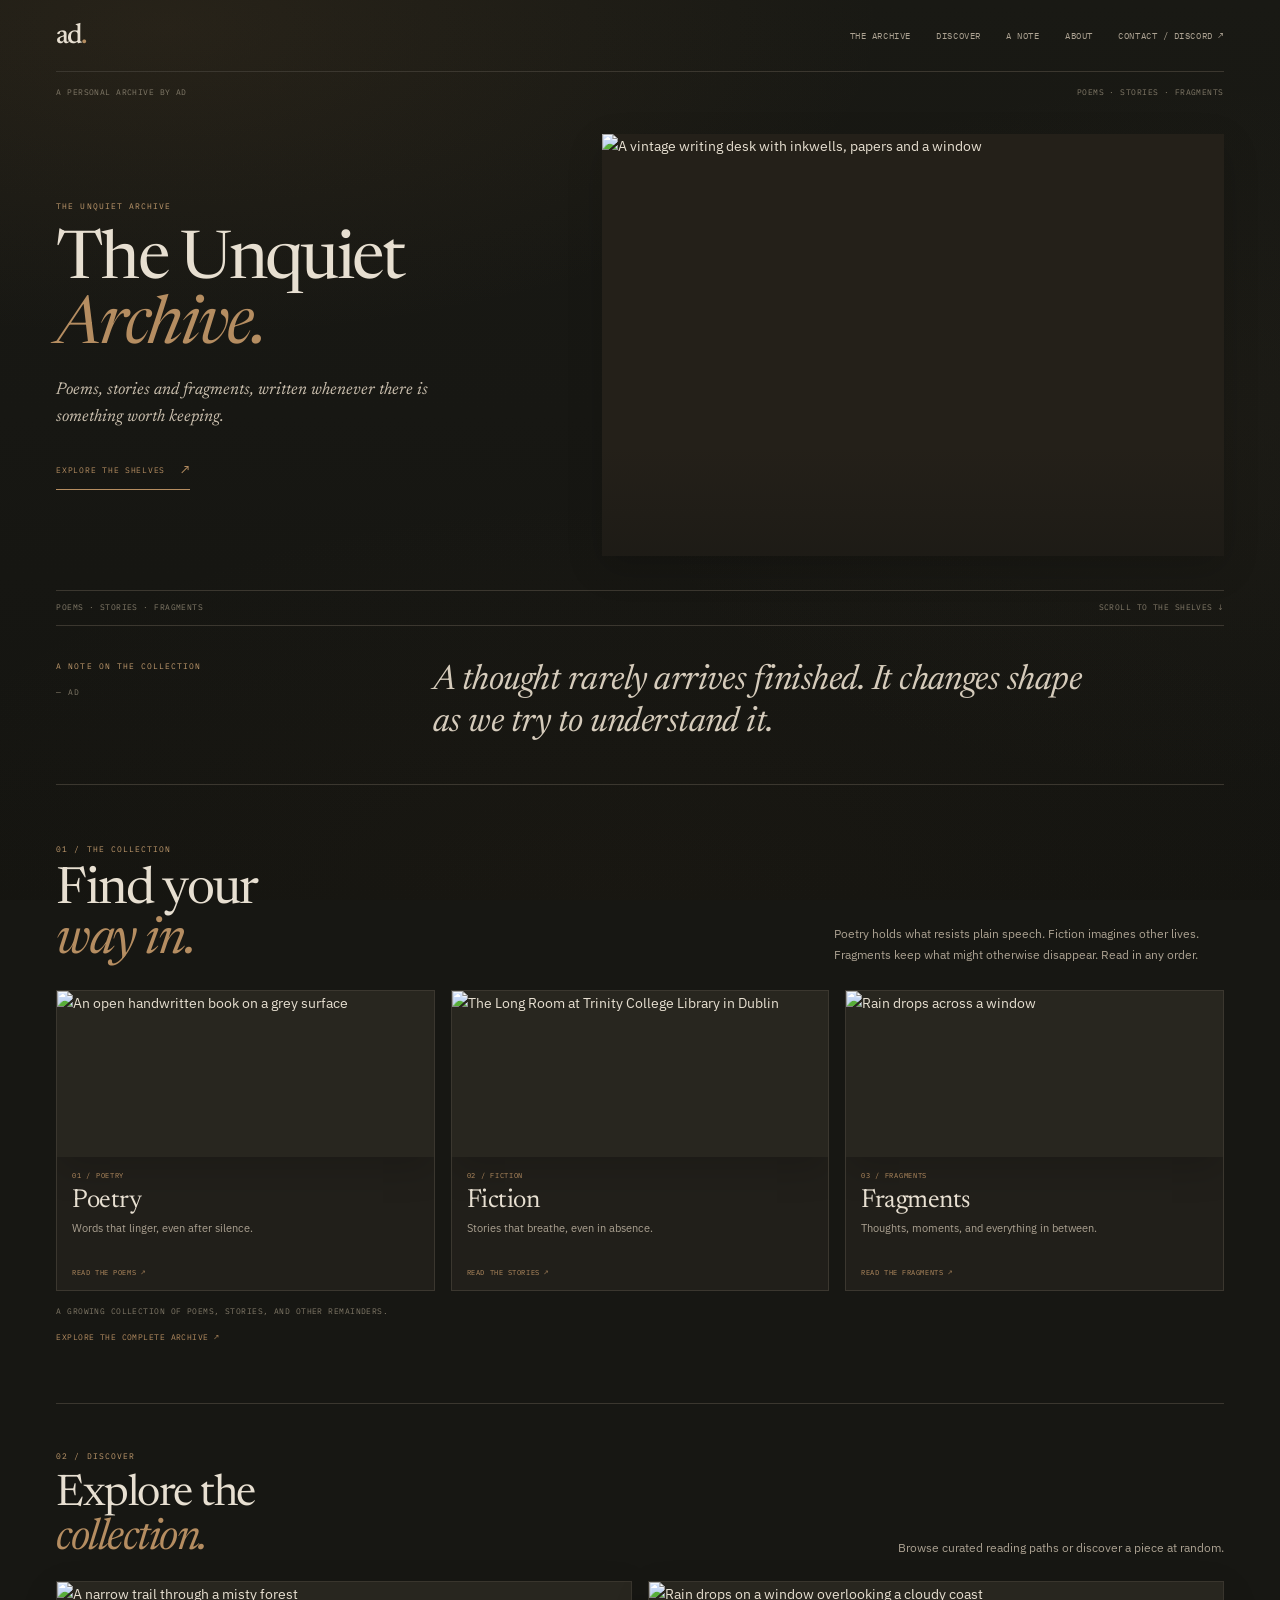
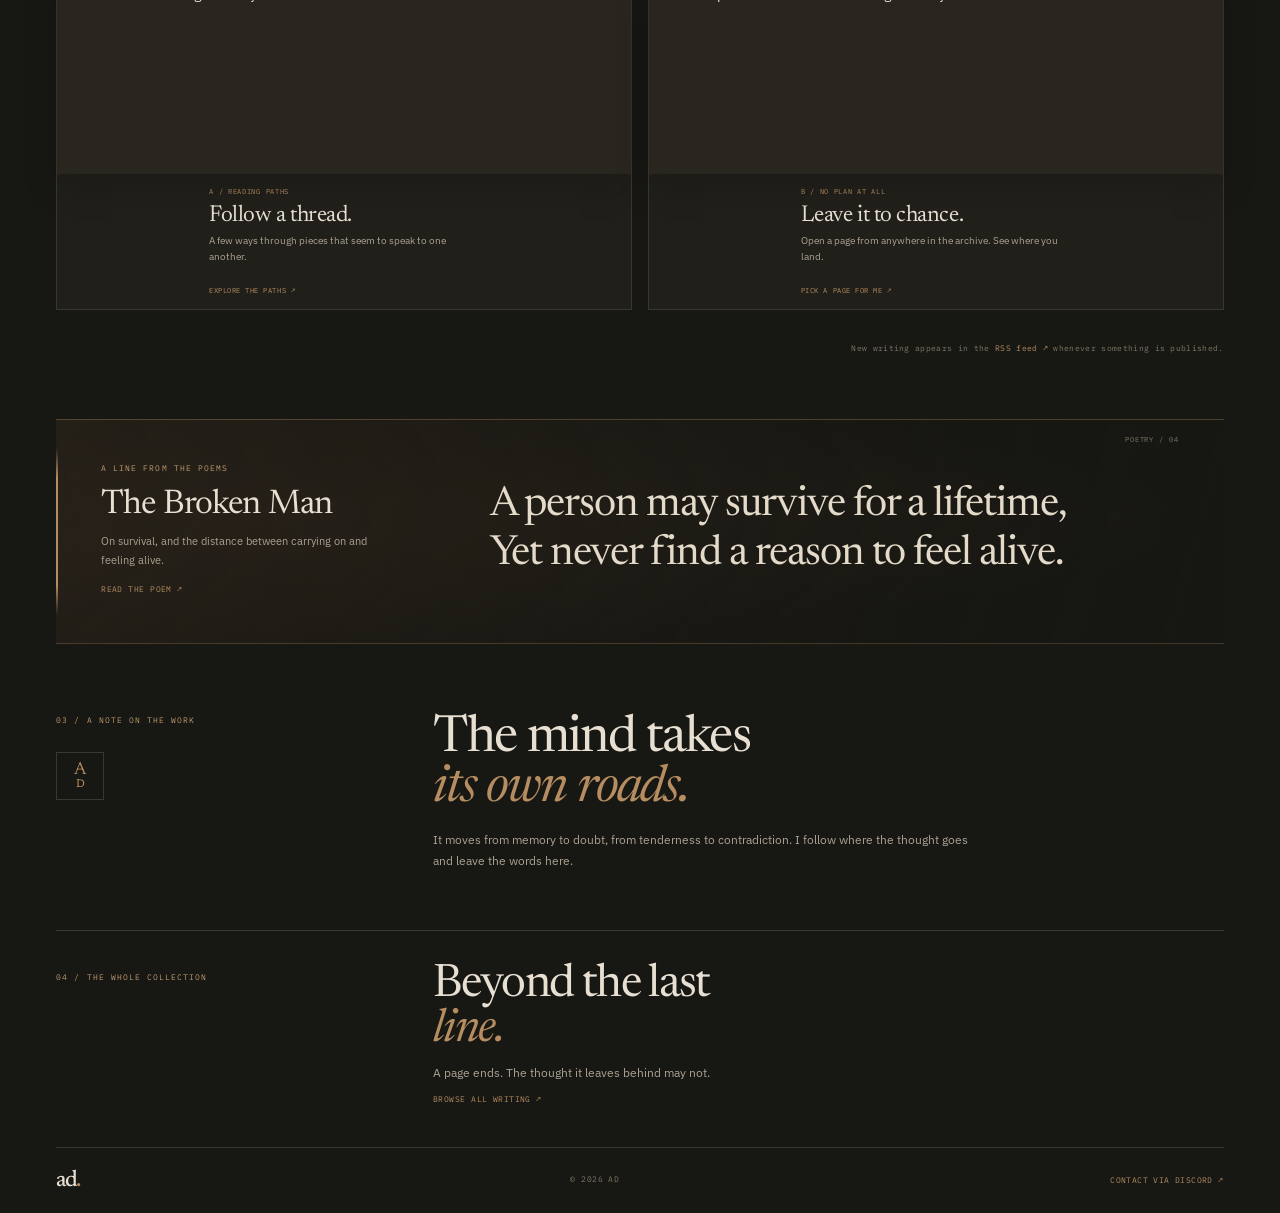
==== index.html @ c3c62532 "Remove unrequested RSS promotion and footer tagline" ====
<!doctype html>
<html lang="en"><head>
<!-- Google tag (gtag.js) -->
<script async src="https://www.googletagmanager.com/gtag/js?id=G-CX700WJ4RW"></script>
<script>
  window.dataLayer = window.dataLayer || [];
  function gtag(){dataLayer.push(arguments);}
  gtag('js', new Date());
  gtag('config', 'G-CX700WJ4RW');
</script>
<!-- End Google tag -->
<!-- Google Tag Manager -->
<script>(function(w,d,s,l,i){w[l]=w[l]||[];w[l].push({'gtm.start':
new Date().getTime(),event:'gtm.js'});var f=d.getElementsByTagName(s)[0],
j=d.createElement(s),dl=l!='dataLayer'?'&l='+l:'';j.async=true;j.src=
'https://www.googletagmanager.com/gtm.js?id='+i+dl;f.parentNode.insertBefore(j,f);
})(window,document,'script','dataLayer','GTM-NNZZZ7MR');</script>
<!-- End Google Tag Manager --><meta charset="utf-8"><meta name="viewport" content="width=device-width,initial-scale=1"><meta name="theme-color" content="#151512"><meta name="description" content="The Unquiet Archive by Ad: original poetry, fiction, and fragments on loneliness, love, memory, humanity, and the quieter strangeness of ordinary life."><title>Ad — The Unquiet Archive</title>
<link rel="preconnect" href="https://fonts.googleapis.com"><link rel="preconnect" href="https://fonts.gstatic.com" crossorigin><link href="https://fonts.googleapis.com/css2?family=IBM+Plex+Mono:wght@400;500&family=IBM+Plex+Sans:wght@400;500&family=Newsreader:ital,opsz,wght@0,6..72,400;0,6..72,500;1,6..72,400;1,6..72,500&display=swap" rel="stylesheet">
<link rel="stylesheet" href="css/styles.css?v=20261116psych01"><script src="js/main.js?v=20261115editorial" defer></script></head><body>
<!-- Google Tag Manager (noscript) -->
<noscript><iframe src="https://www.googletagmanager.com/ns.html?id=GTM-NNZZZ7MR"
height="0" width="0" style="display:none;visibility:hidden"></iframe></noscript>
<!-- End Google Tag Manager (noscript) -->
<a class="skip" href="#main">Skip to content</a><header class="header"><a class="brand" href="#home">ad<span>.</span></a><button class="menu" aria-expanded="false" aria-controls="nav">MENU <b>☰</b></button><nav id="nav"><a href="archive.html">THE ARCHIVE</a><a href="/paths">DISCOVER</a><a href="#manifesto">A NOTE</a><a href="#about">ABOUT</a><a href="https://discord.com/users/1367853427375214646" target="_blank" rel="noopener noreferrer">CONTACT / DISCORD ↗</a></nav></header>
<main id="main">
<section class="hero wrap" id="home">
<div class="topline"><span>A PERSONAL ARCHIVE BY AD</span><span>POEMS · STORIES · FRAGMENTS</span></div>
<div class="hero-grid">
  <div class="hero-copy">
    <p class="micro">THE UNQUIET ARCHIVE</p>
    <h1>The Unquiet<br><i>Archive.</i></h1>
    <p class="hero-deck">Poems, stories and fragments, written whenever there is something worth keeping.</p>
    <a href="#archive" class="hero-link">EXPLORE THE SHELVES <span>↗</span></a>
  </div>
  <figure class="hero-photo">
    <img src="https://images.unsplash.com/photo-1779729739466-e6d47ce22383?auto=format&amp;fit=crop&amp;w=1800&amp;q=84" alt="A vintage writing desk with inkwells, papers and a window" fetchpriority="high">
    
  </figure>
</div>
<div class="bottomline"><span>POEMS · STORIES · FRAGMENTS</span><a href="#archive">SCROLL TO THE SHELVES ↓</a></div>
</section>
<section class="statement wrap" id="manifesto">
  <div><p class="micro">A NOTE ON THE COLLECTION</p><span class="byline">— AD</span></div>
  <div><p class="statement-plain">A thought rarely arrives finished. It changes shape as we try to understand it.</p></div>
</section>
<section class="archive wrap" id="archive"><div class="section-head"><div><p class="micro">01 / THE COLLECTION</p><h2>Find your<br><i>way in.</i></h2></div><p class="aside">Poetry holds what resists plain speech. Fiction imagines other lives. Fragments keep what might otherwise disappear. Read in any order.</p></div>
<div class="collection-grid">
<a class="collection-card poetry" href="/shelf/poetry">
  <div class="shelf-image-wrap"><img class="shelf-photo" src="https://images.unsplash.com/photo-1506513083865-434a8a207e11?auto=format&amp;fit=crop&amp;w=900&amp;q=84" alt="An open handwritten book on a grey surface" loading="lazy"></div>
  <div class="shelf-copy"><span class="num">01 / POETRY</span><h3>Poetry</h3><p>Words that linger, even after silence.</p><span class="card-foot">READ THE POEMS ↗</span></div>
</a>
<a class="collection-card fiction" href="/shelf/fiction">
  <div class="shelf-image-wrap"><img class="shelf-photo" src="https://images.unsplash.com/photo-1530608031805-8e170c1b793a?auto=format&amp;fit=crop&amp;w=900&amp;q=84" alt="The Long Room at Trinity College Library in Dublin" loading="lazy"></div>
  <div class="shelf-copy"><span class="num">02 / FICTION</span><h3>Fiction</h3><p>Stories that breathe, even in absence.</p><span class="card-foot">READ THE STORIES ↗</span></div>
</a>
<a class="collection-card fragments" href="/shelf/fragments">
  <div class="shelf-image-wrap"><img class="shelf-photo" src="https://images.unsplash.com/photo-1751374209355-e134e8bddfda?auto=format&amp;fit=crop&amp;w=900&amp;q=84" alt="Rain drops across a window" loading="lazy"></div>
  <div class="shelf-copy"><span class="num">03 / FRAGMENTS</span><h3>Fragments</h3><p>Thoughts, moments, and everything in between.</p><span class="card-foot">READ THE FRAGMENTS ↗</span></div>
</a>
</div>
<p class="shelf-note">A GROWING COLLECTION OF POEMS, STORIES, AND OTHER REMAINDERS.</p><a class="text-link" href="archive.html">EXPLORE THE COMPLETE ARCHIVE ↗</a></section>
<section class="discover wrap" id="discover">
  <div class="discover-heading">
    <p class="micro">02 / DISCOVER</p>
    <h2>Explore the<br><i>collection.</i></h2>
    <p>Browse curated reading paths or discover a piece at random.</p>
  </div>
  <div class="discover-list">
    <a class="discover-door reading-door" href="/paths">
      <div class="discover-image-wrap"><img src="https://images.unsplash.com/photo-1632561863257-70ae33089628?auto=format&amp;fit=crop&amp;w=900&amp;q=84" alt="A narrow trail through a misty forest" loading="lazy"></div>
      <span class="door-copy"><span class="door-number">A / READING PATHS</span><h3>Follow a thread.</h3><p>A few ways through pieces that seem to speak to one another.</p><span class="door-action">EXPLORE THE PATHS ↗</span></span>
    </a>
    <a class="discover-door chance-door" href="/random">
      <div class="discover-image-wrap"><img src="https://images.unsplash.com/photo-1759464999169-728ec2ca387c?auto=format&amp;fit=crop&amp;w=900&amp;q=84" alt="Rain drops on a window overlooking a cloudy coast" loading="lazy"></div>
      <span class="door-copy"><span class="door-number">B / NO PLAN AT ALL</span><h3>Leave it to chance.</h3><p>Open a page from anywhere in the archive. See where you land.</p><span class="door-action">PICK A PAGE FOR ME ↗</span></span>
    </a>
  </div>
  <p class="discover-rss">New writing appears in the <a href="/feed.xml">RSS feed ↗</a> whenever something is published.</p>
</section>
<section class="poem-feature wrap" id="featured-line" aria-labelledby="featured-poem-title">
  <div class="poem-feature-meta">
    <p class="micro">A LINE FROM THE POEMS</p>
    <h2 id="featured-poem-title">The Broken Man</h2>
    <p>On survival, and the distance between carrying on and feeling alive.</p>
    <a href="/entry/the-broken-man" class="text-link">READ THE POEM ↗</a>
  </div>
  <blockquote class="poem-feature-quote">
    A person may survive for a lifetime,<br>
    Yet never find a reason to feel alive.
  </blockquote>
  <span class="poem-feature-index">POETRY / 04</span>
</section>
<section class="about wrap" id="about"><div class="about-left"><p class="micro">03 / A NOTE ON THE WORK</p><div class="seal">A<span>D</span></div></div><div class="about-right"><h2>The mind takes<br><i>its own roads.</i></h2><p>It moves from memory to doubt, from tenderness to contradiction. I follow where the thought goes and leave the words here.</p></div></section>
<section class="closing wrap"><div class="closing-label"><p class="micro">04 / THE WHOLE COLLECTION</p></div><div class="closing-content"><h2>Beyond the last<br><i>line.</i></h2><p>A page ends. The thought it leaves behind may not.</p><a href="archive.html" class="text-link">BROWSE ALL WRITING ↗</a></div></section></main>
<footer class="footer wrap"><a class="brand" href="#home">ad<span>.</span></a><span>© <b id="footer-year">2026</b> AD</span><a class="discord-link" href="https://discord.com/users/1367853427375214646" target="_blank" rel="noopener noreferrer">CONTACT VIA DISCORD ↗</a></footer>
</body></html>
---- css/styles.css ----
:root{
  color-scheme:dark;
  --bg:#151512;
  --surface:#1d1c17;
  --paper:#201f19;
  --ink:#e9e2d6;
  --muted:#aaa193;
  --faint:#81796d;
  --line:#39362e;
  --accent:#c2a477;
  --accent-soft:#8e7860;
  --serif:"Cormorant Garamond",Georgia,serif;
  --sans:"DM Sans",Arial,sans-serif;
  --mono:"DM Mono",monospace;
  --g:clamp(22px,4vw,56px);
  --max:1320px;
}
*{box-sizing:border-box}
html{scroll-behavior:smooth;scroll-padding-top:84px}
body{
  margin:0;min-width:320px;background:var(--bg);color:var(--ink);
  font:13px/1.75 var(--sans);-webkit-font-smoothing:antialiased;
  background-image:radial-gradient(ellipse at 50% -22%,#b99a6b12,transparent 52%);
}
a{color:inherit;text-decoration:none}
button,input{font:inherit}
::selection{background:#6a563a;color:#fff8ec}
:focus-visible{outline:2px solid var(--accent);outline-offset:4px}
.wrap,.header{width:min(calc(100% - 2*var(--g)),var(--max));margin-inline:auto}
.skip{position:absolute;top:-60px;left:16px;z-index:20;padding:10px 14px;background:var(--ink);color:var(--bg)}
.skip:focus{top:12px}
.header{
  height:78px;display:flex;align-items:center;justify-content:space-between;
  border-bottom:1px solid var(--line);position:relative;z-index:10;
}
.brand{font:600 29px/1 var(--serif);letter-spacing:-.07em;color:var(--ink)}
.brand span{color:var(--accent)}
nav{display:flex;align-items:center;gap:clamp(18px,2.3vw,30px)}
nav a,.micro,.topline,.bottomline,.num,.shelf-note,.footer,.text-link,
.page-kicker,.back-link,.entry-meta,.result-count,.filter,.card-foot{
  font-family:var(--mono);letter-spacing:.085em;
}
nav a{font-size:9px;color:var(--muted);transition:color .2s}
nav a:hover,.text-link:hover{color:var(--accent)}
.menu{display:none}
.micro{font-size:8px;letter-spacing:.15em;text-transform:uppercase;color:var(--accent);margin:0}
.hero{position:relative;padding-top:18px}
.topline,.bottomline{display:flex;justify-content:space-between;gap:16px;color:var(--faint);font-size:8px}
.hero-grid{
  display:grid;grid-template-columns:minmax(0,1.08fr) minmax(320px,.92fr);
  gap:clamp(28px,4.5vw,62px);align-items:center;padding:44px 0 44px;
}
.hero-copy .micro{margin:0 0 18px}
.hero h1{
  font:400 clamp(54px,5.2vw,72px)/.96 var(--serif);
  letter-spacing:-.045em;max-width:600px;margin:0;
}
.hero h1 i,.section-head h2 i,.about h2 i,.closing h2 i,.page-heading h1 i{
  color:var(--accent);font-weight:400;
}
.hero-note{
  max-width:340px;margin:24px 0 0 3px;padding:0 0 0 17px;
  border-left:1px solid #695a43;
}
.hero-note p{font:italic 17px/1.45 var(--serif);color:#c8bdad;margin:0 0 12px}
.hero-note small{font:8px var(--mono);letter-spacing:.12em;color:var(--faint)}
.book-stage{
  min-height:260px;position:relative;display:flex;align-items:center;
  justify-content:center;isolation:isolate;
}
.book-stage:before,.book-stage:after{
  content:"";position:absolute;border:1px solid #66584055;border-radius:50%;z-index:-1;
}
.book-stage:before{width:246px;height:246px}
.book-stage:after{width:194px;height:194px;border-color:#66584036}
.book{
  position:absolute;width:124px;height:176px;border:1px solid #8c7461;
  box-shadow:8px 12px 22px #0005;display:flex;flex-direction:column;
  justify-content:space-between;padding:15px 13px;color:#f4eee2;
  transform:rotate(-8deg);background:#6e5147;
}
.book:before{content:"";position:absolute;left:8px;top:0;bottom:0;border-left:1px solid #ffffff42}
.book small{font:7px var(--mono);letter-spacing:.13em;text-transform:uppercase;opacity:.82}
.book strong{font:italic 24px/.98 var(--serif);font-weight:400}
.book em{font:7px var(--mono);font-style:normal;letter-spacing:.12em}
.book.book-two{
  transform:translate(76px,18px) rotate(8deg);background:#73785f;
  border-color:#69705a;width:118px;height:168px;z-index:-1;
}
.book.book-three{
  transform:translate(-70px,27px) rotate(-1deg);background:#b99d75;
  border-color:#a58d6a;width:110px;height:156px;z-index:-2;color:#383026;
}
.stage-caption{
  position:absolute;bottom:0;right:4px;font:8px var(--mono);
  letter-spacing:.12em;color:var(--faint);
}
.bottomline{border-top:1px solid var(--line);padding:11px 0}
.statement{
  display:grid;grid-template-columns:minmax(190px,.72fr) minmax(0,1.28fr);
  gap:clamp(28px,5vw,64px);padding:46px 0 48px;
  border-top:1px solid var(--line);align-items:start;
}
.byline{display:block;font:8px var(--mono);letter-spacing:.12em;color:var(--accent);margin-top:13px}
.statement blockquote{
  font:400 clamp(28px,3vw,37px)/1.14 var(--serif);
  letter-spacing:-.025em;margin:0;
}
.statement-detail{color:var(--muted);font-size:12px;max-width:390px;margin:10px 0 0}
.archive{padding:54px 0 60px;border-top:1px solid var(--line)}
.section-head{
  display:flex;justify-content:space-between;align-items:end;gap:24px;
  margin-bottom:25px;
}
.section-head h2,.about h2,.closing h2{
  font:400 clamp(36px,3.8vw,48px)/1 var(--serif);
  letter-spacing:-.035em;margin:9px 0 0;
}
.aside{max-width:300px;color:var(--muted);font-size:11px;line-height:1.75;margin:0}
.collection-grid{display:grid;grid-template-columns:repeat(3,minmax(0,1fr));gap:15px}
.collection-card{
  position:relative;min-height:196px;padding:16px 16px 14px;
  background:linear-gradient(145deg,#24231d,#1c1b17 72%);
  border:1px solid #464033;display:flex;flex-direction:column;
  justify-content:space-between;overflow:hidden;
  transition:transform .22s,border-color .22s,background .22s,box-shadow .22s;
}
.collection-card:before{
  content:"";position:absolute;inset:7px;border:1px solid #3b372d;
  pointer-events:none;
}
.collection-card:hover{
  transform:translateY(-3px);border-color:#887454;
  box-shadow:0 12px 24px #0003;background:#24221b;
}
.collection-card .num{font-size:7px;position:relative;color:var(--accent)}
.collection-card .collection-symbol{
  align-self:center;font:42px/.9 var(--serif);
  color:var(--card-accent,var(--accent));opacity:.9;margin:2px 0;
}
.collection-card h3{font:400 23px/1 var(--serif);margin:0 0 5px;position:relative}
.collection-card p{font-size:10px;line-height:1.55;color:var(--muted);margin:0;position:relative}
.collection-card .card-foot{
  display:flex;justify-content:space-between;align-items:center;
  margin-top:13px;font-size:7px;color:var(--faint);position:relative;
}
.collection-card.poetry{--card-accent:#c18c80}
.collection-card.fiction{--card-accent:#a9b08a}
.collection-card.essays{--card-accent:#c6a779}
.collection-card.fragments{--card-accent:#9baab0}
.shelf-note{font-size:8px;color:var(--faint);margin:15px 0 0}
.text-link{
  display:inline-block;margin-top:15px;font-size:8px;
  color:var(--accent);letter-spacing:.1em;
}
.intermission{background:#1f1e18;border-block:1px solid var(--line)}
.intermission-inner{
  padding:32px 0;display:grid;grid-template-columns:42px minmax(0,1fr) auto;
  gap:24px;align-items:center;
}
.giant-mark{font:52px/.7 var(--serif);color:var(--accent)}
.intermission p{
  max-width:700px;margin:0;font:italic clamp(18px,2.25vw,25px)/1.35 var(--serif);
  color:#d0c6b6;
}
.intermission .micro{font-size:7px;white-space:nowrap}
.about{
  display:grid;grid-template-columns:minmax(180px,.72fr) minmax(0,1.28fr);
  gap:clamp(28px,5vw,64px);padding:56px 0 58px;
}
.about-left{display:flex;flex-direction:column;align-items:start;gap:24px}
.seal{
  width:58px;height:58px;border:1px solid #71654f;border-radius:50%;
  display:grid;place-content:center;text-align:center;
  font:18px var(--serif);color:var(--accent);
}
.seal span{font-size:11px}
.about-right h2{margin:0 0 13px}
.about-right p{
  max-width:530px;color:var(--muted);font-size:11.5px;line-height:1.9;
  margin:0 0 10px;
}
.signature{display:block;margin-top:13px;color:var(--accent);font:italic 19px var(--serif)}
.closing{
  display:grid;grid-template-columns:minmax(180px,.72fr) minmax(0,1.28fr);
  gap:clamp(28px,5vw,64px);align-items:start;
  padding:38px 0 44px;border-top:1px solid var(--line);
}
.closing-label{padding-top:8px}
.closing-content h2{margin:0 0 10px}
.closing-content p{color:var(--muted);max-width:390px;font-size:12px;margin:0}
.closing-content .text-link{margin-top:9px}
.footer{
  min-height:72px;border-top:1px solid var(--line);display:flex;
  align-items:center;justify-content:space-between;gap:12px;
  flex-wrap:wrap;padding-block:12px;color:var(--faint);font-size:8px;
}
.footer .brand{font-size:23px}
.footer b{font-weight:400}
.discord-link{
  display:inline-flex;align-items:center;gap:6px;color:var(--accent);
  font:7px var(--mono);letter-spacing:.09em;white-space:nowrap;
}
.discord-link:hover{color:var(--ink);text-decoration:underline;text-underline-offset:4px}
@media(min-width:1600px){
  :root{--max:1440px}
  .hero h1{font-size:72px}
  .hero:before,.hero:after{
    position:absolute;top:50%;transform:translateY(-50%);
    writing-mode:vertical-rl;pointer-events:none;
    color:var(--faint);font:8px var(--mono);letter-spacing:.16em;opacity:.78;
  }
  .hero:before{content:"VOL. 01 · A LIVING COLLECTION";left:-45px}
  .hero:after{content:"POETRY · FICTION · FRAGMENTS";right:-45px}
}
@media(max-width:900px){
  .hero-grid{grid-template-columns:minmax(0,1fr) minmax(270px,.85fr);gap:25px}
  .hero h1{font-size:clamp(50px,6.4vw,64px)}
  .intermission-inner{grid-template-columns:36px minmax(0,1fr);gap:17px}
  .intermission .micro{grid-column:2}
}
@media(max-width:700px){
  :root{--g:22px;--max:100%}
  .header{height:70px}
  .brand{font-size:27px}
  .menu{
    display:flex;align-items:center;gap:8px;background:none;border:0;
    color:var(--muted);font:8px var(--mono);letter-spacing:.12em;
    padding:8px 0;cursor:pointer;
  }
  .menu b{font-size:14px;font-weight:400}
  nav{
    display:none;position:absolute;top:69px;left:0;right:0;padding:7px 14px;
    background:#1d1d18;border:1px solid var(--line);flex-direction:column;
    align-items:stretch;gap:0;box-shadow:0 12px 24px #0005;
  }
  nav.open{display:flex}
  nav a{padding:12px 0;border-bottom:1px solid var(--line);font-size:9px}
  nav a:last-child{border:0}
  .hero{padding-top:15px}
  .hero-grid{grid-template-columns:1fr;gap:24px;padding:48px 0 34px}
  .hero h1{font-size:clamp(46px,10.8vw,58px)}
  .hero-note{margin-top:20px;max-width:310px}
  .book-stage{min-height:220px;max-width:360px;margin:0 auto;width:100%}
  .book{width:112px;height:160px;padding:13px 11px}
  .book strong{font-size:25px}
  .book.book-two{width:107px;height:153px;transform:translate(65px,16px) rotate(8deg)}
  .book.book-three{width:101px;height:143px;transform:translate(-60px,23px) rotate(-1deg)}
  .book-stage:before{width:224px;height:224px}
  .book-stage:after{width:178px;height:178px}
  .topline,.bottomline{font-size:7px}
  .statement{grid-template-columns:1fr;gap:13px;padding:46px 0}
  .statement blockquote{font-size:28px}
  .archive{padding:50px 0 55px}
  .section-head{display:block;margin-bottom:20px}
  .section-head h2{font-size:38px}
  .aside{margin-top:11px}
  .collection-grid{grid-template-columns:repeat(2,minmax(0,1fr));gap:9px}
  .collection-card{min-height:176px;padding:13px 12px}
  .collection-card h3{font-size:21px}
  .collection-card .collection-symbol{font-size:38px}
  .collection-card p{font-size:9px}
  .shelf-note{line-height:1.6}
  .intermission-inner{padding:30px 0;grid-template-columns:28px minmax(0,1fr);gap:12px}
  .intermission p{font-size:20px}
  .giant-mark{font-size:43px}
  .about{grid-template-columns:1fr;gap:22px;padding:46px 0}
  .about-left{flex-direction:row;align-items:center;justify-content:space-between}
  .seal{width:50px;height:50px;font-size:16px}
  .about-right h2{font-size:38px}
  .closing{grid-template-columns:1fr;gap:15px;padding:34px 0 40px}
  .closing-content h2{font-size:38px}
  .footer{min-height:84px;row-gap:12px}
  .footer>*{width:calc(50% - 8px)}
  .footer .discord-link{justify-content:flex-end}
}
@media(max-width:420px){
  .collection-grid{grid-template-columns:1fr}
  .collection-card{min-height:172px}
  .topline,.bottomline{gap:10px}
  .topline span,.bottomline span{max-width:48%}
  .hero h1{overflow-wrap:anywhere}
  .footer{font-size:7px}
  .discord-link{font-size:7px;letter-spacing:.05em}
}
@media(prefers-reduced-motion:reduce){
  html{scroll-behavior:auto}
  *,*::before,*::after{transition:none!important}
}



/* Discovery: two quiet doors into the collection */
.discover{
  display:grid;grid-template-columns:minmax(0,.82fr) minmax(0,1.18fr);
  gap:clamp(24px,4vw,54px);align-items:stretch;
  padding:54px 0 58px;border-top:1px solid var(--line);
}
.discover-intro h2{
  font:400 clamp(34px,3.6vw,46px)/1.02 var(--serif);
  letter-spacing:-.035em;margin:10px 0 12px;
}
.discover-intro h2 i{color:var(--accent);font-weight:400}
.discover-intro p:last-child{
  max-width:340px;color:var(--muted);font-size:11px;line-height:1.85;margin:0;
}
.discover-doors{display:grid;grid-template-columns:repeat(2,minmax(0,1fr));gap:12px}
.discover-door{
  min-height:196px;position:relative;display:flex;flex-direction:column;
  justify-content:space-between;padding:17px 18px;
  border:1px solid var(--line);background:linear-gradient(145deg,#211f19,#191814);
  transition:border-color .2s,transform .2s,background .2s;
}
.discover-door:before{content:"";position:absolute;inset:6px;border:1px solid #363229;pointer-events:none}
.discover-door:hover{border-color:#887454;transform:translateY(-2px);background:#222018}
.discover-door small,.discover-door .door-foot{
  position:relative;color:var(--accent);font:8px var(--mono);letter-spacing:.12em;
}
.discover-door h3{
  position:relative;font:400 clamp(25px,2.4vw,32px)/1 var(--serif);
  letter-spacing:-.025em;margin:14px 0 7px;
}
.discover-door p{position:relative;color:var(--muted);font-size:10px;line-height:1.65;margin:0;max-width:240px}
.discover-door .door-foot{display:flex;justify-content:space-between;align-items:center;color:var(--faint);margin-top:18px}
.rss-link{font:8px var(--mono);letter-spacing:.09em;color:var(--accent);white-space:nowrap}
.rss-link:hover{color:var(--ink);text-decoration:underline;text-underline-offset:4px}
@media(max-width:900px){
  .discover{grid-template-columns:1fr;gap:22px}
  .discover-intro p:last-child{max-width:520px}
}
@media(max-width:700px){
  .discover{padding:43px 0 47px}
  .discover-intro h2{font-size:36px}
  .discover-doors{gap:9px}
  .discover-door{min-height:178px;padding:14px 13px}
  .discover-door h3{font-size:25px}
}
@media(max-width:420px){
  .discover-doors{grid-template-columns:1fr}
  .discover-door{min-height:155px}
}


/* The Unquiet Archive: quieter, more personal editorial system */
:root{
  --bg:#171713;
  --surface:#201f1a;
  --paper:#24221c;
  --ink:#e7dfd1;
  --muted:#aca292;
  --faint:#817968;
  --line:#3b372f;
  --accent:#b58d61;
  --accent-soft:#8c7152;
  --serif:"Newsreader",Georgia,serif;
  --sans:"IBM Plex Sans",Arial,sans-serif;
  --mono:"IBM Plex Mono",monospace;
  --max:1280px;
  --g:clamp(22px,4.4vw,64px);
}
html{background:var(--bg)}
body{
  background:var(--bg);
  background-image:none;
  font-family:var(--sans);
  font-size:14px;
  line-height:1.72;
  color:var(--ink);
}
.wrap,.header{width:min(calc(100% - 2*var(--g)),var(--max))}
.header{height:72px;border-color:var(--line)}
.brand{font-size:28px;font-weight:500}
nav{gap:clamp(17px,2vw,27px)}
nav a{font-size:9px;letter-spacing:.06em}
.micro,.topline,.bottomline,.num,.shelf-note,.footer,.text-link,
.page-kicker,.back-link,.entry-meta,.result-count,.filter,.card-foot{
  font-family:var(--mono);
  letter-spacing:.055em;
}
.micro{font-size:8px;color:#c09a6d;letter-spacing:.13em}
.hero{padding-top:14px}
.topline,.bottomline{font-size:8px;color:var(--faint)}
.hero-grid{
  grid-template-columns:minmax(0,1.2fr) minmax(280px,.8fr);
  gap:clamp(32px,6vw,92px);
  padding:76px 0 72px;
  align-items:center;
}
.hero-copy{max-width:680px}
.hero-copy .micro{margin-bottom:20px}
.hero h1{
  font:400 clamp(58px,6.7vw,88px)/.93 var(--serif);
  letter-spacing:-.045em;
  max-width:690px;
}
.hero h1 i,.section-head h2 i,.about h2 i,.closing h2 i,
.page-heading h1 i,.discover-heading h2 i{color:var(--accent);font-style:italic;font-weight:400}
.hero-deck{
  max-width:450px;margin:23px 0 0;
  font:italic 18px/1.5 var(--serif);color:#c6bcaa;
}
.hero-index{
  position:relative;max-width:420px;justify-self:end;width:100%;
  padding:16px 0 18px 22px;
  border-left:1px solid #816746;
}
.index-rule{
  display:flex;justify-content:space-between;gap:16px;
  padding-bottom:10px;border-bottom:1px solid var(--line);
  color:var(--faint);font:8px var(--mono);letter-spacing:.09em;
}
.hero-index blockquote{
  margin:20px 0 14px;
  max-width:360px;font:italic clamp(22px,2.2vw,29px)/1.34 var(--serif);
  color:#d5cbbb;
}
.hero-index .text-link{margin-top:0}
.index-mark{
  position:absolute;right:2px;bottom:-26px;
  color:#8c7252;font:italic 78px/.8 var(--serif);opacity:.18;
  pointer-events:none;
}
.book-stage{display:none}
.bottomline{border-color:var(--line);padding:10px 0}
.statement{
  grid-template-columns:minmax(170px,.55fr) minmax(0,1.45fr);
  gap:clamp(30px,6vw,90px);
  padding:42px 0 48px;
  border-top:1px solid var(--line);
}
.byline{font-size:8px;color:var(--faint)}
.statement blockquote{
  font:italic 400 clamp(28px,3vw,38px)/1.18 var(--serif);
  letter-spacing:-.02em;
}
.statement-detail{font-size:12px;max-width:450px}
.archive{padding:58px 0 56px;border-top:1px solid var(--line)}
.section-head{
  display:flex;align-items:end;justify-content:space-between;
  gap:32px;margin-bottom:24px;
}
.section-head h2,.about h2,.closing h2{
  font:400 clamp(38px,4vw,52px)/.98 var(--serif);
  letter-spacing:-.035em;
}
.aside{max-width:390px;font-size:12px;line-height:1.8}
.collection-grid{
  display:block;
  border-top:1px solid var(--line);
}
.collection-card{
  display:grid;
  grid-template-columns:52px minmax(0,1fr) 56px 150px;
  align-items:center;
  gap:18px;
  min-height:0;
  padding:18px 8px;
  background:none!important;
  border:0;
  border-bottom:1px solid var(--line);
  box-shadow:none!important;
  transition:padding .2s,color .2s;
}
.collection-card:before{display:none}
.collection-card:hover{
  transform:none;
  padding-left:14px;
  border-color:var(--line);
  background:none!important;
  box-shadow:none!important;
}
.collection-card .num{
  position:static;color:var(--faint);
  font:8px var(--mono);letter-spacing:.1em;
}
.collection-card .shelf-copy{position:relative}
.collection-card h3{
  font:400 27px/1.06 var(--serif);
  letter-spacing:-.025em;margin:0 0 3px;
}
.collection-card p{
  font:12px/1.5 var(--sans);color:var(--muted);margin:0;
}
.collection-card .collection-symbol{
  align-self:center;justify-self:center;
  font:34px/1 var(--serif);
  color:var(--accent);opacity:.7;margin:0;
}
.collection-card .card-foot{
  display:block;text-align:right;margin:0;
  color:var(--faint);font-size:8px;white-space:nowrap;
}
.collection-card .card-foot b{font-weight:400;color:var(--accent)}
.collection-card.poetry,.collection-card.fiction,.collection-card.fragments{--card-accent:var(--accent)}
.shelf-note{font-size:8px;color:var(--faint);margin:14px 8px 0}
.archive>.text-link{margin:12px 8px 0}
.discover{
  display:grid;
  grid-template-columns:minmax(220px,.66fr) minmax(0,1.34fr);
  gap:clamp(34px,6vw,88px);
  align-items:start;
  padding:48px 0 52px;
  border-top:1px solid var(--line);
}
.discover-heading h2{
  font:400 clamp(36px,3.6vw,48px)/1 var(--serif);
  letter-spacing:-.035em;margin:11px 0 13px;
}
.discover-heading p:last-child{
  max-width:300px;color:var(--muted);font-size:12px;line-height:1.8;margin:0;
}
.discover-list{border-top:1px solid var(--line)}
.discover-door{
  position:relative;
  display:grid;grid-template-columns:112px minmax(0,1fr);
  grid-template-areas:"number number" "drawing copy";
  gap:9px 19px;align-items:center;
  min-height:160px;padding:17px 0 18px;
  border:0;border-bottom:1px solid var(--line);
  background:none;transform:none!important;box-shadow:none;
  transition:padding .2s,color .2s;
}
.discover-door:before{display:none}
.discover-door:hover{
  padding-left:8px;border-color:var(--line);background:none;
}
.door-number{
  grid-area:number;position:static;
  color:var(--faint);font:8px var(--mono);letter-spacing:.1em;
}
.door-drawing{
  grid-area:drawing;display:block;width:100px;height:76px;
  color:#b28e62;opacity:.82;overflow:visible;
}
.door-copy{grid-area:copy;position:static}
.door-copy h3{
  position:static;font:400 clamp(25px,2.5vw,32px)/1 var(--serif);
  letter-spacing:-.025em;margin:0 0 7px;
}
.door-copy p{
  position:static;color:var(--muted);font-size:11px;
  line-height:1.7;margin:0;max-width:380px;
}
.door-action{
  display:inline-block;margin-top:12px;
  color:var(--accent);font:8px var(--mono);letter-spacing:.08em;
}
.discover-door:hover .door-action{color:var(--ink)}
.rss-link{font:8px var(--mono);letter-spacing:.06em;color:var(--accent)}
.intermission{background:none;border-block:1px solid var(--line)}
.intermission-inner{
  grid-template-columns:36px minmax(0,1fr) auto;
  padding:28px 0;gap:22px;
}
.giant-mark{font:48px/.7 var(--serif);color:var(--accent);opacity:.8}
.intermission p{
  font:italic 400 clamp(20px,2.4vw,28px)/1.3 var(--serif);
  max-width:650px;color:#d0c6b6;
}
.intermission .micro{font-size:8px;white-space:nowrap}
.about{
  grid-template-columns:minmax(170px,.55fr) minmax(0,1.45fr);
  gap:clamp(30px,6vw,90px);padding:54px 0;
}
.seal{
  width:48px;height:48px;border-radius:0;
  border:1px solid var(--line);font:18px var(--serif);
}
.about-right h2{margin:0 0 14px}
.about-right p{font-size:12px;max-width:540px}
.signature{font-size:17px}
.closing{
  grid-template-columns:minmax(170px,.55fr) minmax(0,1.45fr);
  gap:clamp(30px,6vw,90px);padding:36px 0 42px;
}
.closing-content h2{font-size:46px}
.closing-content p{font-size:12px}
.footer{
  min-height:66px;gap:16px;padding-block:12px;
  font-size:8px;border-color:var(--line);
}
.footer .brand{font-size:23px}
.discord-link{font-size:8px;letter-spacing:.05em}
@media(min-width:1600px){
  :root{--max:1280px}
  .hero:before,.hero:after{content:none!important}
}
@media(max-width:900px){
  .hero-grid{grid-template-columns:minmax(0,1fr) minmax(250px,.85fr);gap:28px;padding:60px 0}
  .hero h1{font-size:clamp(52px,6.5vw,70px)}
  .hero-index{max-width:330px}
  .discover{grid-template-columns:1fr;gap:20px}
  .discover-heading p:last-child{max-width:520px}
  .about,.closing{gap:28px}
}
@media(max-width:700px){
  .hero-grid{grid-template-columns:1fr;gap:31px;padding:47px 0 39px}
  .hero h1{font-size:clamp(48px,11vw,62px)}
  .hero-deck{font-size:17px;max-width:340px}
  .hero-index{justify-self:start;max-width:360px;margin-left:4px}
  .statement{grid-template-columns:1fr;gap:13px;padding:38px 0}
  .archive{padding:43px 0 45px}
  .section-head{display:block;margin-bottom:20px}
  .section-head h2{font-size:39px}
  .aside{margin-top:12px}
  .collection-card{
    grid-template-columns:32px minmax(0,1fr) 34px;
    gap:12px;padding:15px 2px;
  }
  .collection-card .collection-symbol{font-size:27px}
  .collection-card .card-foot{grid-column:2/4;text-align:left;margin-top:-6px}
  .collection-card h3{font-size:24px}
  .collection-card p{font-size:11px}
  .discover{padding:39px 0 42px;gap:18px}
  .discover-heading h2{font-size:38px}
  .discover-door{grid-template-columns:78px minmax(0,1fr);min-height:142px;gap:7px 14px}
  .door-drawing{width:72px;height:64px}
  .door-copy h3{font-size:25px}
  .door-copy p{font-size:10px}
  .intermission-inner{grid-template-columns:25px minmax(0,1fr);gap:12px;padding:25px 0}
  .intermission .micro{grid-column:2;white-space:normal}
  .intermission p{font-size:21px}
  .about{grid-template-columns:1fr;gap:19px;padding:42px 0}
  .about-left{flex-direction:row;justify-content:space-between;align-items:center}
  .seal{width:43px;height:43px}
  .about-right h2{font-size:38px}
  .closing{grid-template-columns:1fr;gap:13px;padding:31px 0 36px}
  .closing-content h2{font-size:38px}
  .footer{row-gap:11px}
}
@media(max-width:420px){
  .collection-card{grid-template-columns:26px minmax(0,1fr) 28px;gap:9px}
  .collection-card .card-foot{font-size:7px}
  .door-number{font-size:7px}
  .hero-index blockquote{font-size:23px}
}

/* Photo-led home: editorial imagery, not template-shaped illustration */
.hero{padding-top:14px}
.hero-grid{grid-template-columns:minmax(0,.88fr) minmax(0,1.12fr);gap:clamp(28px,4.5vw,64px);align-items:center;padding:34px 0}
.hero-copy{max-width:560px}
.hero-copy .micro{margin:0 0 16px}
.hero h1{font:400 clamp(48px,5.2vw,72px)/.98 var(--serif);max-width:590px;letter-spacing:-.035em}
.hero-deck{max-width:410px;margin:18px 0 20px;font:italic 17px/1.55 var(--serif);color:#c9bead}
.hero-link{display:inline-flex;align-items:center;gap:16px;padding:10px 0;border-bottom:1px solid var(--accent);color:var(--accent);font:8px var(--mono);letter-spacing:.09em}
.hero-link span{font-size:14px}
.hero-photo{position:relative;margin:0;min-width:0;height:clamp(300px,33vw,430px);border:1px solid #594a38;overflow:hidden;background:#242019}
.hero-photo:after{content:"";position:absolute;inset:0;background:linear-gradient(90deg,#17171324,transparent 35%,#1717131a),linear-gradient(0deg,#17171388,transparent 24%);pointer-events:none}
.hero-photo img{display:block;width:100%;height:100%;object-fit:cover;object-position:center;filter:sepia(.12) saturate(.72) brightness(.78) contrast(1.02)}
.hero-photo figcaption{position:absolute;z-index:1;right:12px;bottom:10px;color:#e5d8c5;font:7px var(--mono);letter-spacing:.06em;text-shadow:0 1px 5px #000}
.bottomline{padding:10px 0}
.statement{padding:34px 0 40px}
.statement blockquote{font-size:clamp(25px,2.8vw,36px)}
.statement-detail{font-size:11px;color:var(--faint)}
.collection-grid{display:grid;grid-template-columns:repeat(3,minmax(0,1fr));gap:16px;border:0}
.collection-card{display:flex;flex-direction:column;align-items:stretch;min-width:0;min-height:0;padding:0;gap:0;border:1px solid var(--line);background:#211f1a!important;box-shadow:none!important;overflow:hidden;transition:border-color .22s,transform .22s}
.collection-card:before{display:none}
.collection-card:hover{transform:translateY(-3px);padding:0;border-color:#8a704f;background:#211f1a!important;box-shadow:0 8px 18px #0003!important}
.shelf-image-wrap,.discover-image-wrap{position:relative;display:block;overflow:hidden;background:#29251e}
.shelf-image-wrap{height:clamp(130px,13vw,180px)}
.shelf-photo,.discover-image-wrap img{display:block;width:100%;height:100%;object-fit:cover;filter:sepia(.17) saturate(.67) brightness(.75) contrast(1.02);transition:transform .55s ease,filter .35s ease}
.collection-card:hover .shelf-photo,.discover-door:hover .discover-image-wrap img{transform:scale(1.035);filter:sepia(.1) saturate(.78) brightness(.83)}
.photo-credit{position:absolute;left:9px;bottom:8px;padding:3px 5px;background:#171510a8;color:#e3d6c2;font:7px var(--mono);letter-spacing:.035em;text-shadow:0 1px 4px #000}
.collection-card .shelf-copy{display:flex;flex:1;flex-direction:column;align-items:flex-start;padding:14px 15px 13px}
.collection-card .num{font:7px var(--mono);letter-spacing:.1em;color:var(--accent);margin:0 0 8px}
.collection-card h3{font:400 26px/1.02 var(--serif);letter-spacing:-.02em;margin:0 0 5px;color:var(--ink)}
.collection-card p{color:var(--muted);font:11px/1.6 var(--sans);margin:0;min-height:34px}
.collection-card .card-foot{display:block;text-align:left;margin-top:14px;color:var(--accent);font:7px var(--mono);letter-spacing:.08em}
.shelf-note{margin:14px 0 0}
.archive>.text-link{margin-left:0}
.discover{grid-template-columns:1fr;gap:19px;padding:46px 0 48px}
.discover-heading{display:grid;grid-template-columns:minmax(0,1fr) minmax(240px,.7fr);column-gap:34px;align-items:end}
.discover-heading .micro{grid-column:1/-1;margin-bottom:4px}
.discover-heading h2{grid-column:1;margin:7px 0 0;font:400 clamp(34px,3.4vw,45px)/1 var(--serif)}
.discover-heading p:last-child{grid-column:2;grid-row:2;justify-self:end;max-width:340px;margin:0 0 3px}
.discover-list{display:grid;grid-template-columns:repeat(3,minmax(0,1fr));gap:16px;border:0}
.discover-door{min-width:0;min-height:0;padding:0;display:flex;flex-direction:column;gap:0;border:1px solid var(--line);background:#211f1a;box-shadow:none!important;transform:none!important;transition:border-color .22s,transform .22s}
.discover-door:before{display:none}
.discover-door:hover{padding:0;transform:translateY(-3px)!important;border-color:#8a704f;background:#211f1a}
.discover-image-wrap{height:clamp(112px,11.5vw,155px);width:100%}
.door-copy{display:flex;flex:1;flex-direction:column;align-items:flex-start;padding:13px 14px 14px;min-height:135px}
.door-number{color:var(--accent);font:7px var(--mono);letter-spacing:.1em;margin:0 0 8px}
.door-copy h3{font:400 23px/1.04 var(--serif);letter-spacing:-.02em;margin:0 0 6px}
.door-copy p{max-width:270px;color:var(--muted);font:10px/1.6 var(--sans);margin:0}
.door-action{margin-top:auto;padding-top:13px;color:var(--accent);font:7px var(--mono);letter-spacing:.075em}
.discover-door:hover .door-action{color:var(--ink)}
.rss-link{font:8px var(--mono);letter-spacing:.06em;color:var(--accent)}
.intermission{background:#1c1b16}
.intermission-inner{padding:25px 0}
.intermission p{font-size:clamp(19px,2.2vw,25px)}
.statement-detail{font-size:11px}
.about{padding:48px 0}
.about-right p{font-size:12px;line-height:1.8}
.closing{padding:32px 0 38px}
.photo-credits{border-top:1px solid var(--line);padding:10px 0;color:var(--faint);font:7px var(--mono);letter-spacing:.045em}
.photo-credits summary{cursor:pointer;list-style:none}
.photo-credits summary::-webkit-details-marker{display:none}
.photo-credits summary:after{content:" +";color:var(--accent)}
.photo-credits[open] summary:after{content:" −"}
.photo-credits .credit-list{display:flex;flex-wrap:wrap;gap:6px 15px;padding:12px 0 2px}
.photo-credits a{color:var(--muted);text-decoration:underline;text-decoration-color:#62543e;text-underline-offset:3px}
.photo-credits a:hover{color:var(--accent)}
@media(max-width:900px){
 .hero-grid{grid-template-columns:minmax(0,.9fr) minmax(0,1.1fr);gap:24px;padding:45px 0}
 .hero h1{font-size:clamp(44px,5.5vw,60px)}
 .hero-photo{height:310px}
 .collection-grid{gap:11px}
 .collection-card h3{font-size:23px}
 .collection-card .shelf-copy{padding:12px}
 .discover-list{gap:11px}
 .door-copy{padding:12px}
 .door-copy h3{font-size:21px}
}
@media(max-width:700px){
 .hero-grid{grid-template-columns:1fr;gap:23px;padding:37px 0 28px}
 .hero-copy{max-width:560px}
 .hero h1{font-size:clamp(45px,10vw,59px)}
 .hero-deck{font-size:16px;margin:15px 0 16px}
 .hero-photo{height:clamp(210px,58vw,310px)}
 .topline,.bottomline{font-size:7px}
 .statement{grid-template-columns:1fr;gap:12px;padding:27px 0 32px}
 .statement blockquote{font-size:27px}
 .archive{padding:40px 0 42px}
 .section-head{margin-bottom:17px}
 .section-head h2{font-size:37px}
 .collection-grid{grid-template-columns:1fr;gap:12px}
 .collection-card{display:grid;grid-template-columns:42% minmax(0,1fr);grid-template-rows:1fr;min-height:145px}
 .shelf-image-wrap{height:100%;min-height:145px}
 .collection-card .shelf-copy{padding:13px 14px;justify-content:center}
 .collection-card h3{font-size:24px}
 .collection-card p{font-size:10px;min-height:0}
 .collection-card .card-foot{margin-top:11px}
 .discover{padding:36px 0 38px;gap:15px}
 .discover-heading{display:block}
 .discover-heading h2{font-size:36px;margin-top:9px}
 .discover-heading p:last-child{margin-top:10px;max-width:430px;font-size:11px}
 .discover-list{grid-template-columns:1fr;gap:12px}
 .discover-door{display:grid;grid-template-columns:40% minmax(0,1fr);min-height:132px}
 .discover-image-wrap{height:100%;min-height:132px}
 .door-copy{min-height:0;padding:12px 13px}
 .door-copy h3{font-size:23px}
 .door-copy p{font-size:10px}
 .door-action{padding-top:10px}
 .intermission-inner{padding:22px 0}
 .about{padding:38px 0}
 .closing{padding:28px 0 32px}
 .footer{gap:10px}
}
@media(max-width:420px){
 .hero-photo{height:210px}
 .collection-card{grid-template-columns:39% minmax(0,1fr)}
 .collection-card .shelf-copy{padding:11px}
 .collection-card h3{font-size:22px}
 .discover-door{grid-template-columns:37% minmax(0,1fr)}
 .door-copy{padding:10px}
 .door-copy h3{font-size:21px}
}


/* Photo refresh: let the photographs keep their own colour and texture */
.hero-photo img,
.shelf-photo,
.discover-image-wrap img,
.path-card-visual img,
.chance-image img,
.shelf-header-photo img{
  filter:none!important;
}
.hero-photo:after{
  background:linear-gradient(0deg,#15151270 0%,transparent 26%);
}
.photo-credit{
  background:#171713b8;
  color:#e8dfd0;
  text-shadow:none;
  font-size:7px;
}
.photo-credit a{color:inherit;text-decoration:none}
.photo-credit a:hover{color:#fff;text-decoration:underline;text-underline-offset:3px}
.statement-plain{
  margin:0;max-width:650px;
  color:#d5cbbb;
  font:italic 400 clamp(25px,2.75vw,35px)/1.2 var(--serif);
  letter-spacing:-.015em;
}
.intermission-inner{
  grid-template-columns:minmax(0,1fr) auto;
  gap:24px;
  padding:25px 0;
}
.intermission p{
  margin:0;
  font:400 clamp(18px,2.15vw,24px)/1.35 var(--serif);
  color:#cfc4b3;
}
.intermission .micro{font-size:8px;white-space:nowrap}
.discover-list{grid-template-columns:repeat(2,minmax(0,1fr))}
.discover-image-wrap{height:clamp(150px,15vw,205px)}
.discover-rss{
  margin:14px 0 0;
  text-align:right;
  color:var(--faint);
  font:8px var(--mono);
  letter-spacing:.04em;
}
.discover-rss a{color:var(--accent);text-underline-offset:3px}
.discover-rss a:hover{color:var(--ink)}
.hero-photo{border:0}
.shelf-image-wrap,.discover-image-wrap{background:#28261f}
@media(max-width:700px){
  .statement-plain{font-size:26px}
  .intermission-inner{grid-template-columns:1fr;gap:7px}
  .intermission .micro{white-space:normal}
  .discover-list{grid-template-columns:1fr}
  .discover-image-wrap{height:180px}
  .discover-rss{text-align:left}
}

/* A quiet, tactile background: layered light and a very fine paper grain */
html{background:#171713}
body{
  position:relative;
  isolation:isolate;
  background-color:#171713;
  background-image:
    radial-gradient(ellipse 78% 48% at 13% 3%,rgba(135,99,57,.13),transparent 72%),
    radial-gradient(ellipse 58% 52% at 92% 48%,rgba(91,76,52,.075),transparent 75%),
    radial-gradient(ellipse 80% 60% at 48% 100%,rgba(103,72,43,.055),transparent 75%),
    linear-gradient(180deg,#191914 0%,#171713 46%,#141410 100%);
  background-attachment:fixed;
}
body:before{
  content:"";
  position:fixed;
  inset:0;
  z-index:-1;
  pointer-events:none;
  opacity:.055;
  background-image:url("data:image/svg+xml,%3Csvg xmlns='http://www.w3.org/2000/svg' viewBox='0 0 180 180'%3E%3Cfilter id='n'%3E%3CfeTurbulence type='fractalNoise' baseFrequency='.82' numOctaves='3' stitchTiles='stitch'/%3E%3C/filter%3E%3Crect width='100%25' height='100%25' filter='url(%23n)' opacity='.38'/%3E%3C/svg%3E");
  background-size:180px 180px;
  mix-blend-mode:soft-light;
}
main{position:relative}
.hero-photo,.shelf-image-wrap,.discover-image-wrap{
  box-shadow:0 12px 34px rgba(0,0,0,.16);
}

/* Featured passage: a proper editorial spread, not a line stretched across empty space */
.poem-feature{
  position:relative;
  display:grid;
  grid-template-columns:minmax(190px,.64fr) minmax(0,1.36fr);
  gap:clamp(30px,5vw,74px);
  align-items:center;
  margin-block:18px 22px;
  padding:42px clamp(20px,3.5vw,48px) 44px;
  border-top:1px solid rgba(181,141,97,.35);
  border-bottom:1px solid rgba(181,141,97,.28);
  background:
    linear-gradient(105deg,rgba(39,33,25,.78),rgba(27,25,20,.42) 58%,rgba(23,23,19,.18)),
    radial-gradient(ellipse at 12% 45%,rgba(134,99,59,.14),transparent 70%);
}
.poem-feature:before{
  content:"";
  position:absolute;
  top:28px;bottom:28px;left:0;
  width:2px;
  background:linear-gradient(180deg,transparent,var(--accent) 18%,var(--accent) 82%,transparent);
}
.poem-feature-meta{position:relative;z-index:1}
.poem-feature-meta .micro{margin:0 0 13px}
.poem-feature-meta h2{
  margin:0 0 8px;
  font:400 clamp(25px,2.7vw,34px)/1.04 var(--serif);
  letter-spacing:-.025em;
}
.poem-feature-meta p:not(.micro){
  max-width:270px;margin:0;
  color:var(--muted);font:11px/1.75 var(--sans);
}
.poem-feature-meta .text-link{margin-top:13px}
.poem-feature-quote{
  margin:0;
  max-width:820px;
  color:#e4dac9;
  font:400 clamp(29px,3.25vw,45px)/1.18 var(--serif);
  letter-spacing:-.025em;
  text-wrap:pretty;
}
.poem-feature-index{
  position:absolute;right:clamp(20px,3.5vw,48px);top:15px;
  color:var(--faint);font:7px var(--mono);letter-spacing:.13em;
}
@media(max-width:900px){
  .poem-feature{grid-template-columns:minmax(170px,.75fr) minmax(0,1.25fr);gap:25px}
  .poem-feature-quote{font-size:clamp(27px,3.3vw,36px)}
}
@media(max-width:700px){
  body{background-attachment:scroll}
  .poem-feature{
    grid-template-columns:1fr;
    gap:18px;
    margin-block:10px 15px;
    padding:27px 19px 29px;
  }
  .poem-feature:before{top:18px;bottom:18px}
  .poem-feature-index{top:12px;right:17px;font-size:6px}
  .poem-feature-meta .micro{margin-bottom:10px}
  .poem-feature-meta h2{font-size:26px}
  .poem-feature-meta p:not(.micro){max-width:330px;font-size:10px}
  .poem-feature-meta .text-link{margin-top:9px}
  .poem-feature-quote{
    font-size:clamp(25px,7vw,32px);
    line-height:1.22;
  }
}
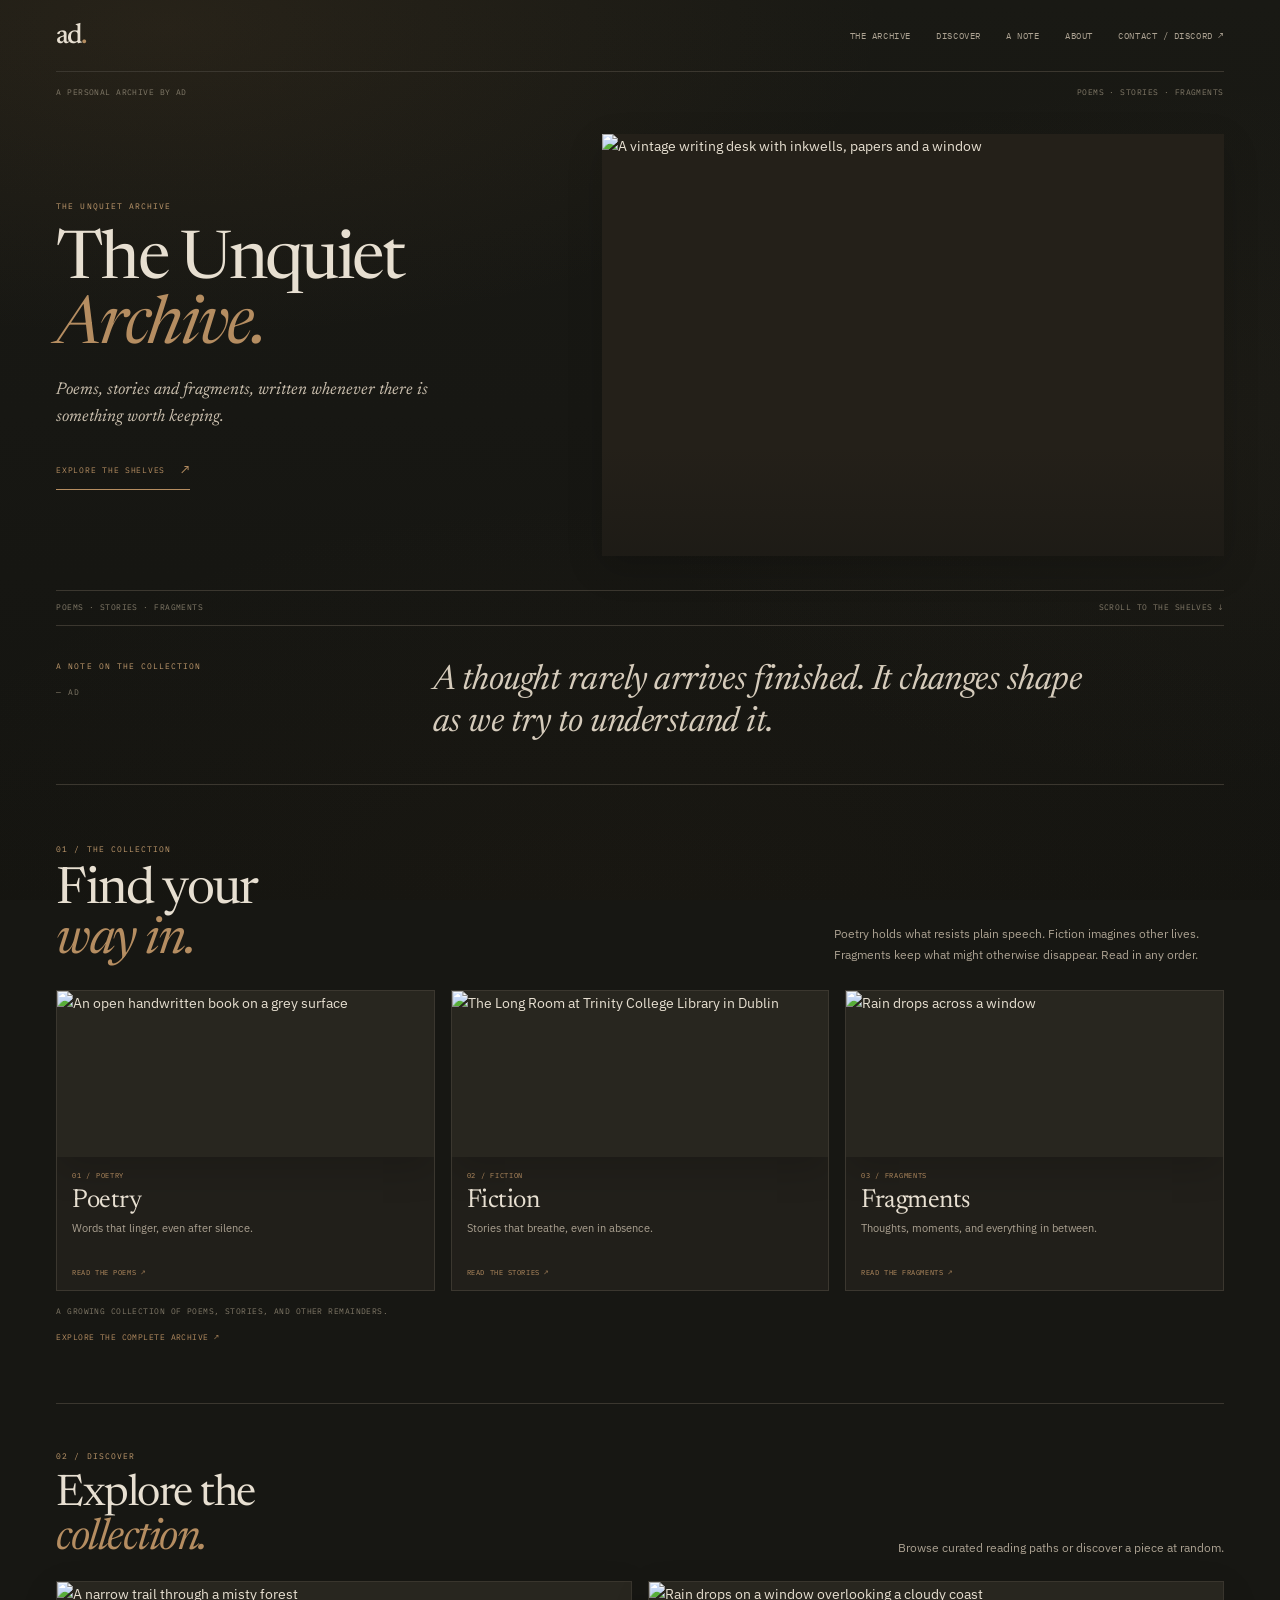
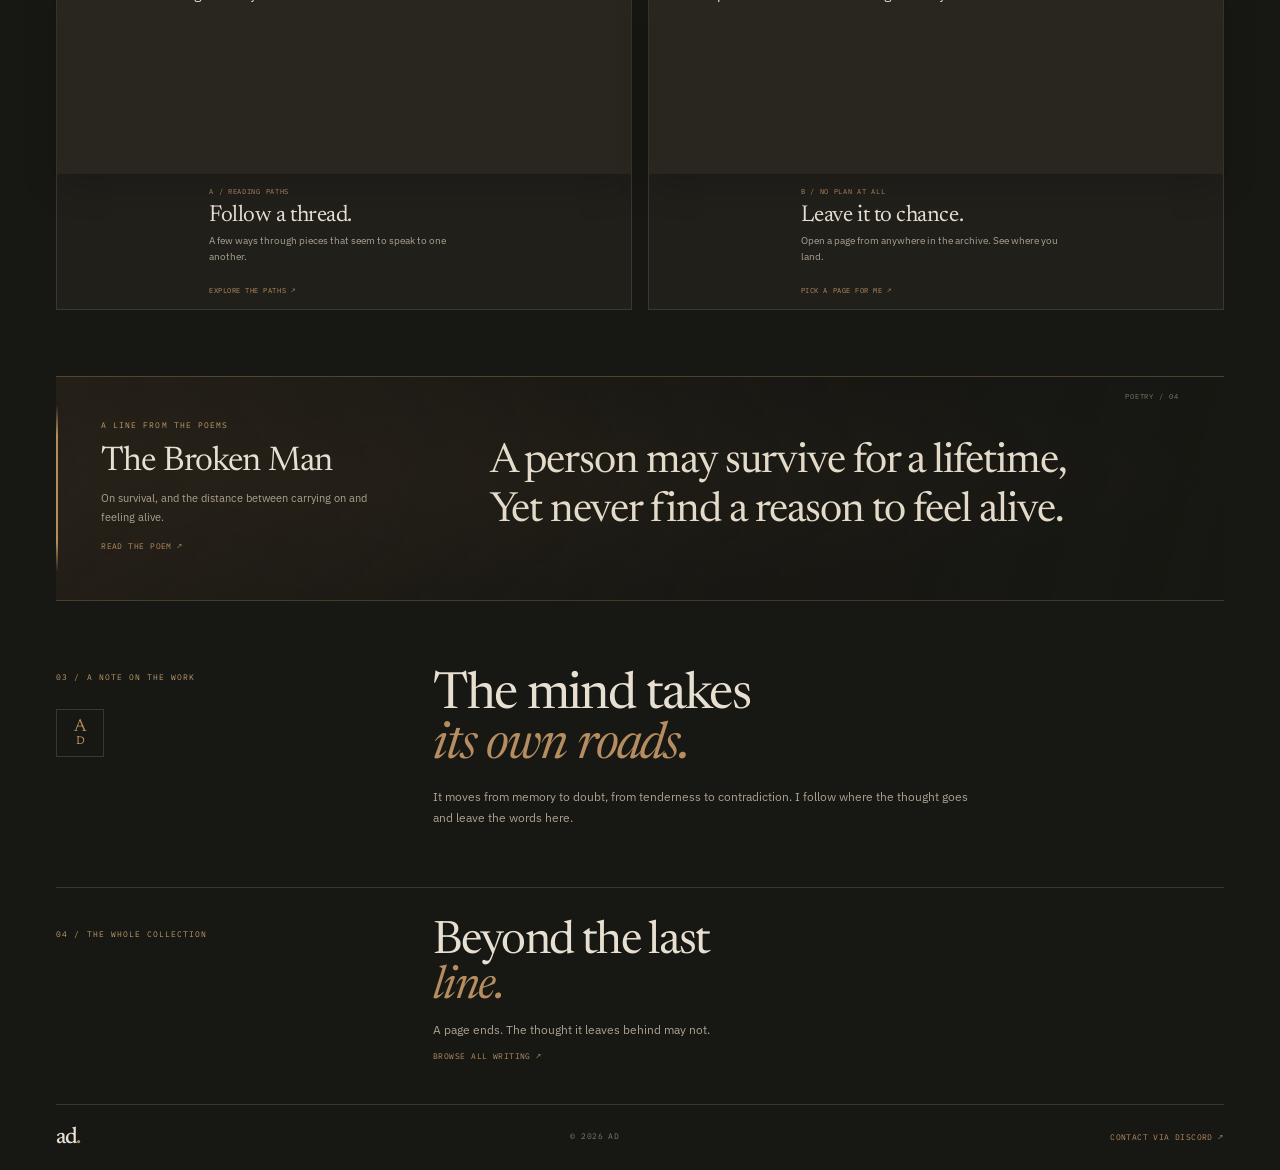
==== commit 6487f2e6: "Remove visible RSS prompts" ====
--- a/index.html
+++ b/index.html
@@ -15,14 +15,19 @@
 j=d.createElement(s),dl=l!='dataLayer'?'&l='+l:'';j.async=true;j.src=
 'https://www.googletagmanager.com/gtm.js?id='+i+dl;f.parentNode.insertBefore(j,f);
 })(window,document,'script','dataLayer','GTM-NNZZZ7MR');</script>
-<!-- End Google Tag Manager --><meta charset="utf-8"><meta name="viewport" content="width=device-width,initial-scale=1"><meta name="theme-color" content="#151512"><meta name="description" content="The Unquiet Archive by Ad: original poetry, fiction, and fragments on loneliness, love, memory, humanity, and the quieter strangeness of ordinary life."><title>Ad — The Unquiet Archive</title>
+<!-- End Google Tag Manager --><meta charset="utf-8"><meta name="viewport" content="width=device-width,initial-scale=1"><meta name="theme-color" content="#151512"><meta name="description" content="The Unquiet Archive by Ad: original poetry, fiction, and fragments on loneliness, love, memory, humanity, and the quieter strangeness of ordinary life.">
+<link rel="canonical" href="https://aprashanna.com.np/">
+<meta property="og:type" content="website"><meta property="og:site_name" content="The Unquiet Archive"><meta property="og:title" content="The Unquiet Archive — Poetry, Fiction & Fragments"><meta property="og:description" content="Original poetry, fiction, and fragments on loneliness, love, memory, humanity, and ordinary life."><meta property="og:url" content="https://aprashanna.com.np/"><meta property="og:image" content="https://images.unsplash.com/photo-1779729739466-e6d47ce22383?auto=format&amp;fit=crop&amp;w=1800&amp;q=84">
+<meta name="twitter:card" content="summary_large_image"><meta name="twitter:title" content="The Unquiet Archive — Poetry, Fiction & Fragments"><meta name="twitter:description" content="Original poetry, fiction, and fragments on loneliness, love, memory, humanity, and ordinary life."><meta name="twitter:image" content="https://images.unsplash.com/photo-1779729739466-e6d47ce22383?auto=format&amp;fit=crop&amp;w=1800&amp;q=84">
+<script type="application/ld+json">{"@context":"https://schema.org","@graph":[{"@type":"WebSite","name":"The Unquiet Archive","url":"https://aprashanna.com.np/","description":"Original poetry, fiction, and fragments by Ad."},{"@type":"Person","name":"Ad","url":"https://aprashanna.com.np/","sameAs":[]}]}</script>
+<title>The Unquiet Archive — Poetry, Fiction & Fragments</title>
 <link rel="preconnect" href="https://fonts.googleapis.com"><link rel="preconnect" href="https://fonts.gstatic.com" crossorigin><link href="https://fonts.googleapis.com/css2?family=IBM+Plex+Mono:wght@400;500&family=IBM+Plex+Sans:wght@400;500&family=Newsreader:ital,opsz,wght@0,6..72,400;0,6..72,500;1,6..72,400;1,6..72,500&display=swap" rel="stylesheet">
 <link rel="stylesheet" href="css/styles.css?v=20261116psych01"><script src="js/main.js?v=20261115editorial" defer></script></head><body>
 <!-- Google Tag Manager (noscript) -->
 <noscript><iframe src="https://www.googletagmanager.com/ns.html?id=GTM-NNZZZ7MR"
 height="0" width="0" style="display:none;visibility:hidden"></iframe></noscript>
 <!-- End Google Tag Manager (noscript) -->
-<a class="skip" href="#main">Skip to content</a><header class="header"><a class="brand" href="#home">ad<span>.</span></a><button class="menu" aria-expanded="false" aria-controls="nav">MENU <b>☰</b></button><nav id="nav"><a href="archive.html">THE ARCHIVE</a><a href="/paths">DISCOVER</a><a href="#manifesto">A NOTE</a><a href="#about">ABOUT</a><a href="https://discord.com/users/1367853427375214646" target="_blank" rel="noopener noreferrer">CONTACT / DISCORD ↗</a></nav></header>
+<a class="skip" href="#main">Skip to content</a><header class="header"><a class="brand" href="#home">ad<span>.</span></a><button class="menu" aria-expanded="false" aria-controls="nav">MENU <b>☰</b></button><nav id="nav"><a href="/archive">THE ARCHIVE</a><a href="/paths">DISCOVER</a><a href="#manifesto">A NOTE</a><a href="#about">ABOUT</a><a href="https://discord.com/users/1367853427375214646" target="_blank" rel="noopener noreferrer">CONTACT / DISCORD ↗</a></nav></header>
 <main id="main">
 <section class="hero wrap" id="home">
 <div class="topline"><span>A PERSONAL ARCHIVE BY AD</span><span>POEMS · STORIES · FRAGMENTS</span></div>
@@ -59,7 +64,7 @@
   <div class="shelf-copy"><span class="num">03 / FRAGMENTS</span><h3>Fragments</h3><p>Thoughts, moments, and everything in between.</p><span class="card-foot">READ THE FRAGMENTS ↗</span></div>
 </a>
 </div>
-<p class="shelf-note">A GROWING COLLECTION OF POEMS, STORIES, AND OTHER REMAINDERS.</p><a class="text-link" href="archive.html">EXPLORE THE COMPLETE ARCHIVE ↗</a></section>
+<p class="shelf-note">A GROWING COLLECTION OF POEMS, STORIES, AND OTHER REMAINDERS.</p><a class="text-link" href="/archive">EXPLORE THE COMPLETE ARCHIVE ↗</a></section>
 <section class="discover wrap" id="discover">
   <div class="discover-heading">
     <p class="micro">02 / DISCOVER</p>
@@ -76,7 +81,6 @@
       <span class="door-copy"><span class="door-number">B / NO PLAN AT ALL</span><h3>Leave it to chance.</h3><p>Open a page from anywhere in the archive. See where you land.</p><span class="door-action">PICK A PAGE FOR ME ↗</span></span>
     </a>
   </div>
-  <p class="discover-rss">New writing appears in the <a href="/feed.xml">RSS feed ↗</a> whenever something is published.</p>
 </section>
 <section class="poem-feature wrap" id="featured-line" aria-labelledby="featured-poem-title">
   <div class="poem-feature-meta">
@@ -92,6 +96,6 @@
   <span class="poem-feature-index">POETRY / 04</span>
 </section>
 <section class="about wrap" id="about"><div class="about-left"><p class="micro">03 / A NOTE ON THE WORK</p><div class="seal">A<span>D</span></div></div><div class="about-right"><h2>The mind takes<br><i>its own roads.</i></h2><p>It moves from memory to doubt, from tenderness to contradiction. I follow where the thought goes and leave the words here.</p></div></section>
-<section class="closing wrap"><div class="closing-label"><p class="micro">04 / THE WHOLE COLLECTION</p></div><div class="closing-content"><h2>Beyond the last<br><i>line.</i></h2><p>A page ends. The thought it leaves behind may not.</p><a href="archive.html" class="text-link">BROWSE ALL WRITING ↗</a></div></section></main>
+<section class="closing wrap"><div class="closing-label"><p class="micro">04 / THE WHOLE COLLECTION</p></div><div class="closing-content"><h2>Beyond the last<br><i>line.</i></h2><p>A page ends. The thought it leaves behind may not.</p><a href="/archive" class="text-link">BROWSE ALL WRITING ↗</a></div></section></main>
 <footer class="footer wrap"><a class="brand" href="#home">ad<span>.</span></a><span>© <b id="footer-year">2026</b> AD</span><a class="discord-link" href="https://discord.com/users/1367853427375214646" target="_blank" rel="noopener noreferrer">CONTACT VIA DISCORD ↗</a></footer>
 </body></html>
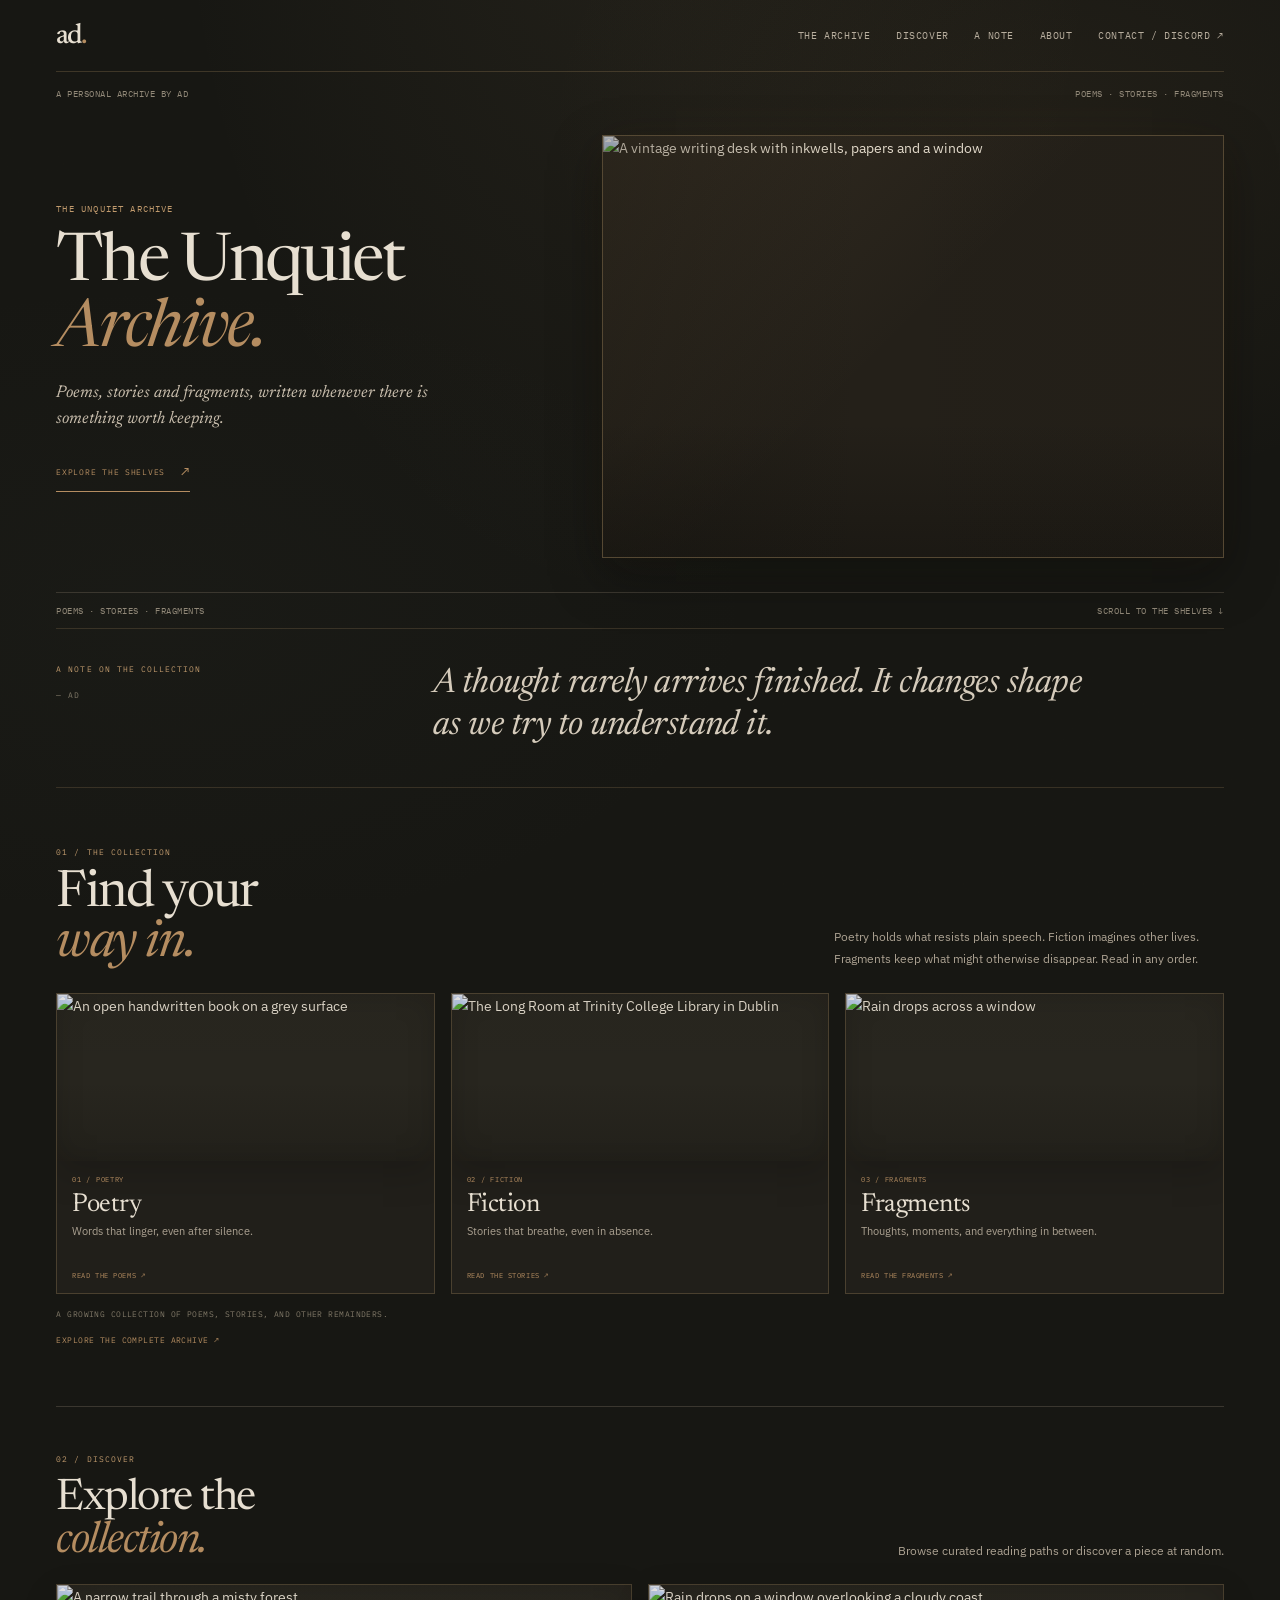
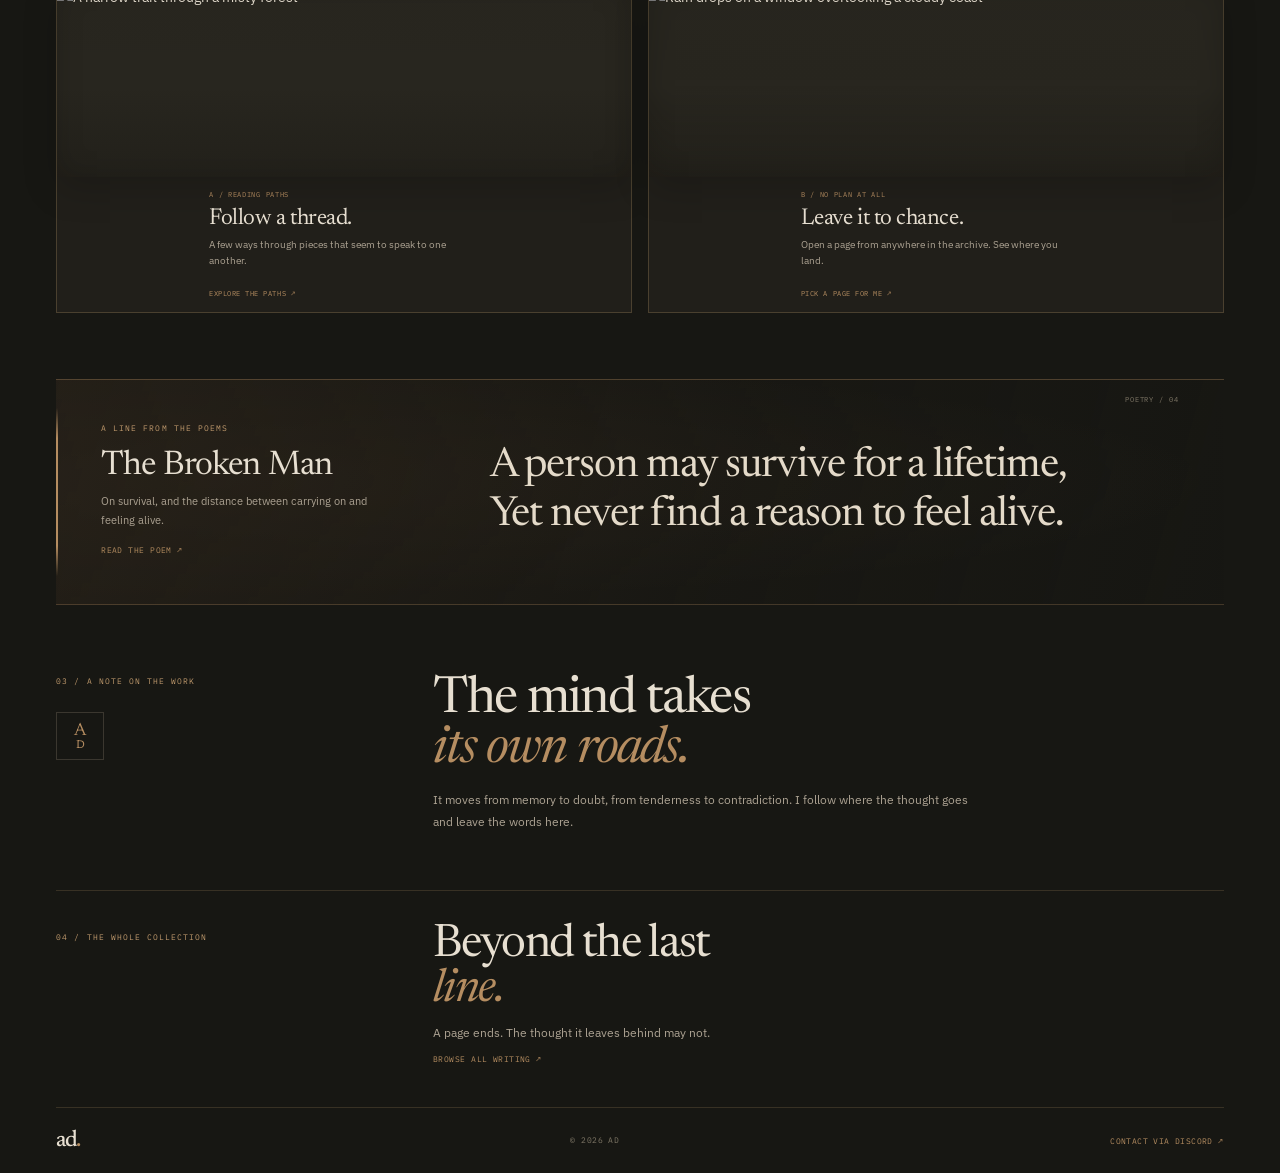
==== commit e2760581: "Preview atmospheric library styling experiment" ====
--- a/index.html
+++ b/index.html
@@ -22,7 +22,7 @@
 <script type="application/ld+json">{"@context":"https://schema.org","@graph":[{"@type":"WebSite","name":"The Unquiet Archive","url":"https://aprashanna.com.np/","description":"Original poetry, fiction, and fragments by Ad."},{"@type":"Person","name":"Ad","url":"https://aprashanna.com.np/","sameAs":[]}]}</script>
 <title>The Unquiet Archive — Poetry, Fiction & Fragments</title>
 <link rel="preconnect" href="https://fonts.googleapis.com"><link rel="preconnect" href="https://fonts.gstatic.com" crossorigin><link href="https://fonts.googleapis.com/css2?family=IBM+Plex+Mono:wght@400;500&family=IBM+Plex+Sans:wght@400;500&family=Newsreader:ital,opsz,wght@0,6..72,400;0,6..72,500;1,6..72,400;1,6..72,500&display=swap" rel="stylesheet">
-<link rel="stylesheet" href="css/styles.css?v=20261116psych01"><script src="js/main.js?v=20261115editorial" defer></script></head><body>
+<link rel="stylesheet" href="css/styles.css?v=20261125library01"><script src="js/main.js?v=20261115editorial" defer></script></head><body>
 <!-- Google Tag Manager (noscript) -->
 <noscript><iframe src="https://www.googletagmanager.com/ns.html?id=GTM-NNZZZ7MR"
 height="0" width="0" style="display:none;visibility:hidden"></iframe></noscript>
--- a/css/styles.css
+++ b/css/styles.css
@@ -914,3 +914,65 @@
     line-height:1.22;
   }
 }
+
+
+/* Small readability polish: keep the editorial scale, clarify the quiet labels */
+@media (min-width: 701px) {
+  nav a {
+    color: #b8ae9e;
+    font-size: 10px;
+  }
+  .topline,
+  .bottomline {
+    color: #918878;
+    font-size: 9px;
+  }
+  .hero-copy > .micro {
+    font-size: 9px;
+  }
+}
+
+
+/* Atmospheric library direction: reversible visual experiment, kept on its own branch. */
+:root{
+  --library-glow:rgba(164,126,78,.075);
+  --library-shadow:rgba(5,6,5,.34);
+}
+body{
+  background-image:
+    radial-gradient(ellipse at 82% 14%,var(--library-glow),transparent 34%),
+    radial-gradient(ellipse at 12% 68%,rgba(74,83,75,.055),transparent 38%),
+    radial-gradient(ellipse at 50% -22%,#b99a6b12,transparent 52%);
+}
+.header{
+  border-bottom-color:rgba(126,105,75,.38);
+}
+.hero-photo{
+  box-shadow:0 18px 48px var(--library-shadow),0 0 42px rgba(164,126,78,.055);
+  border:1px solid rgba(154,126,87,.42);
+}
+.hero-photo:after{
+  background:
+    linear-gradient(90deg,rgba(19,18,14,.28),transparent 42%,rgba(19,18,14,.08)),
+    linear-gradient(0deg,rgba(16,15,12,.42),transparent 32%),
+    linear-gradient(135deg,rgba(185,151,103,.10),transparent 48%);
+}
+.shelf-image-wrap:after,.discover-image-wrap:after{
+  content:"";position:absolute;inset:0;pointer-events:none;
+  background:linear-gradient(180deg,rgba(22,20,15,.04),transparent 52%,rgba(15,14,11,.24));
+  box-shadow:inset 0 0 28px rgba(10,9,7,.16);
+}
+.collection-card,.discover-door{
+  border-color:rgba(112,94,67,.52);
+  box-shadow:0 7px 22px rgba(0,0,0,.10);
+}
+.collection-card:hover,.discover-door:hover{
+  border-color:rgba(177,145,96,.78);
+  box-shadow:0 13px 30px rgba(0,0,0,.22),0 0 24px rgba(164,126,78,.055);
+}
+.statement,.archive,.closing,.footer{
+  border-color:rgba(112,94,67,.38);
+}
+@media(prefers-reduced-motion:reduce){
+  .collection-card,.discover-door,.shelf-photo,.discover-image-wrap img{transition:none!important}
+}
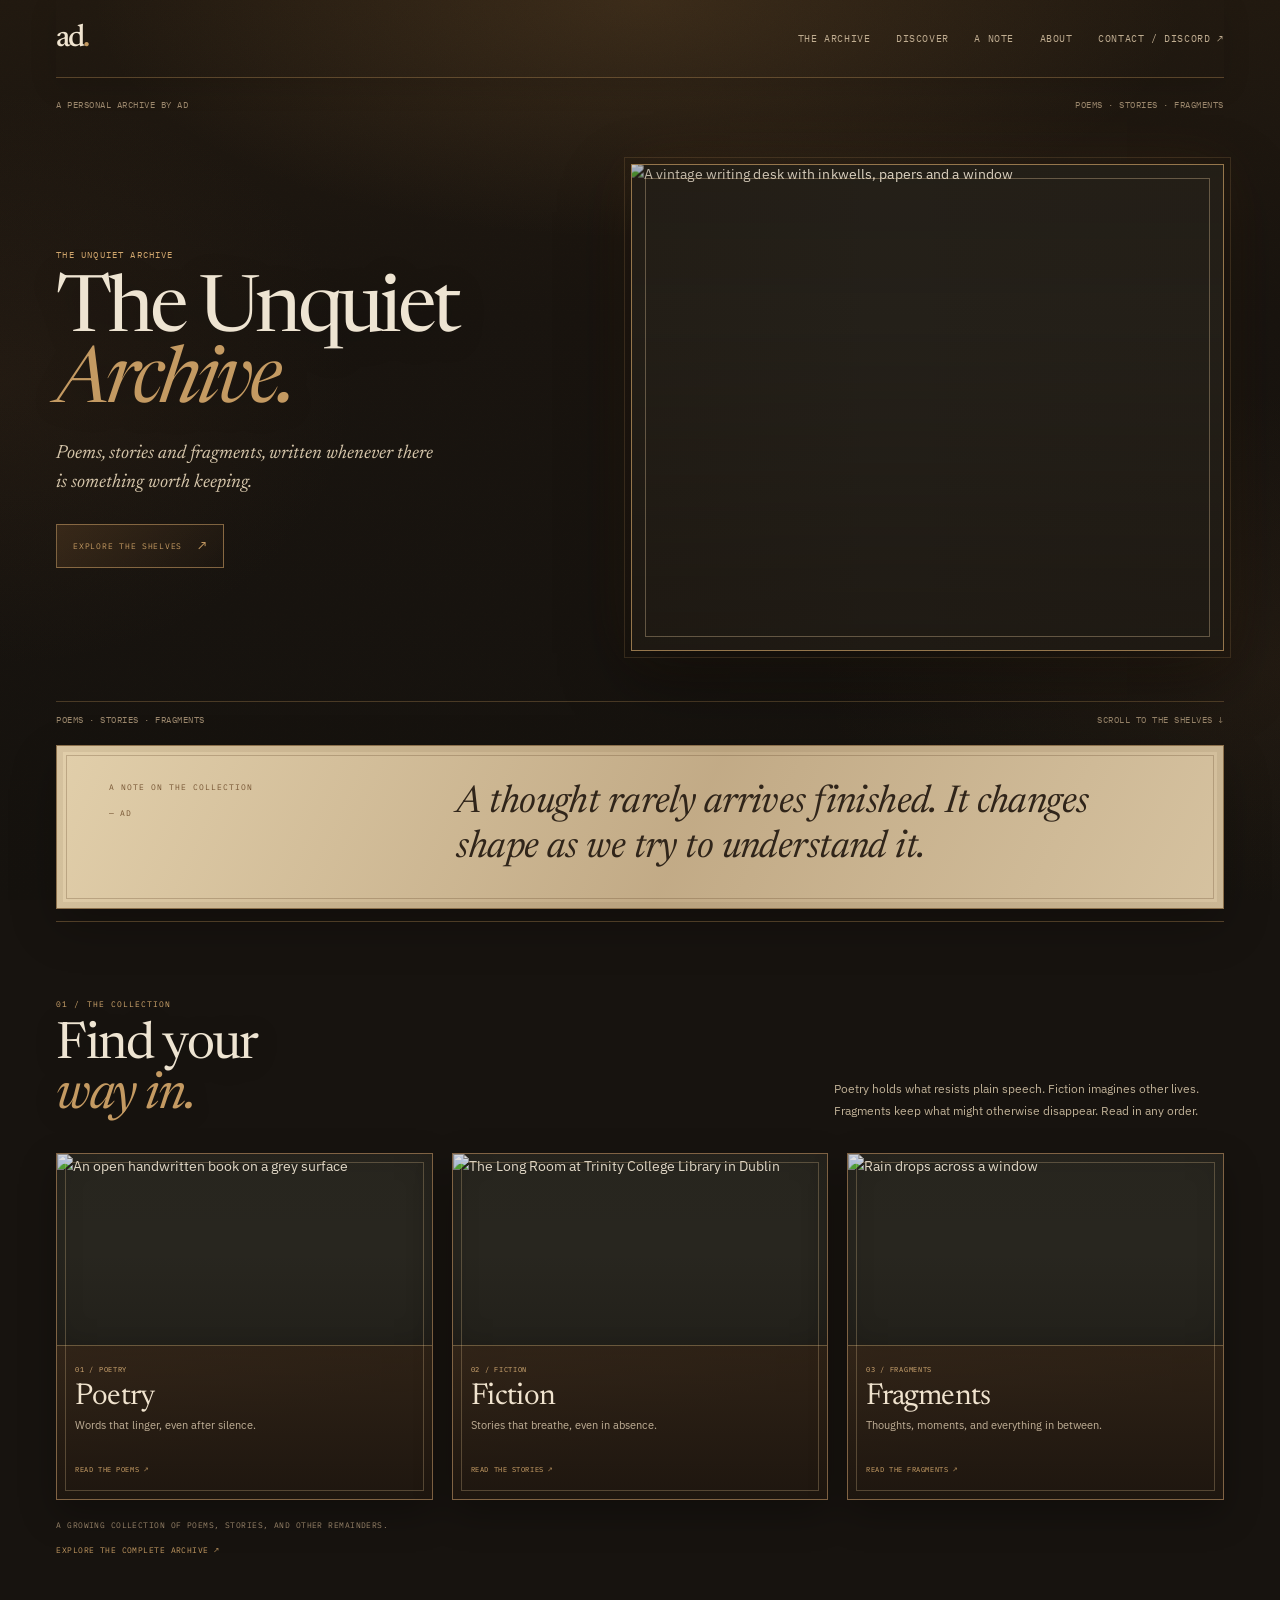
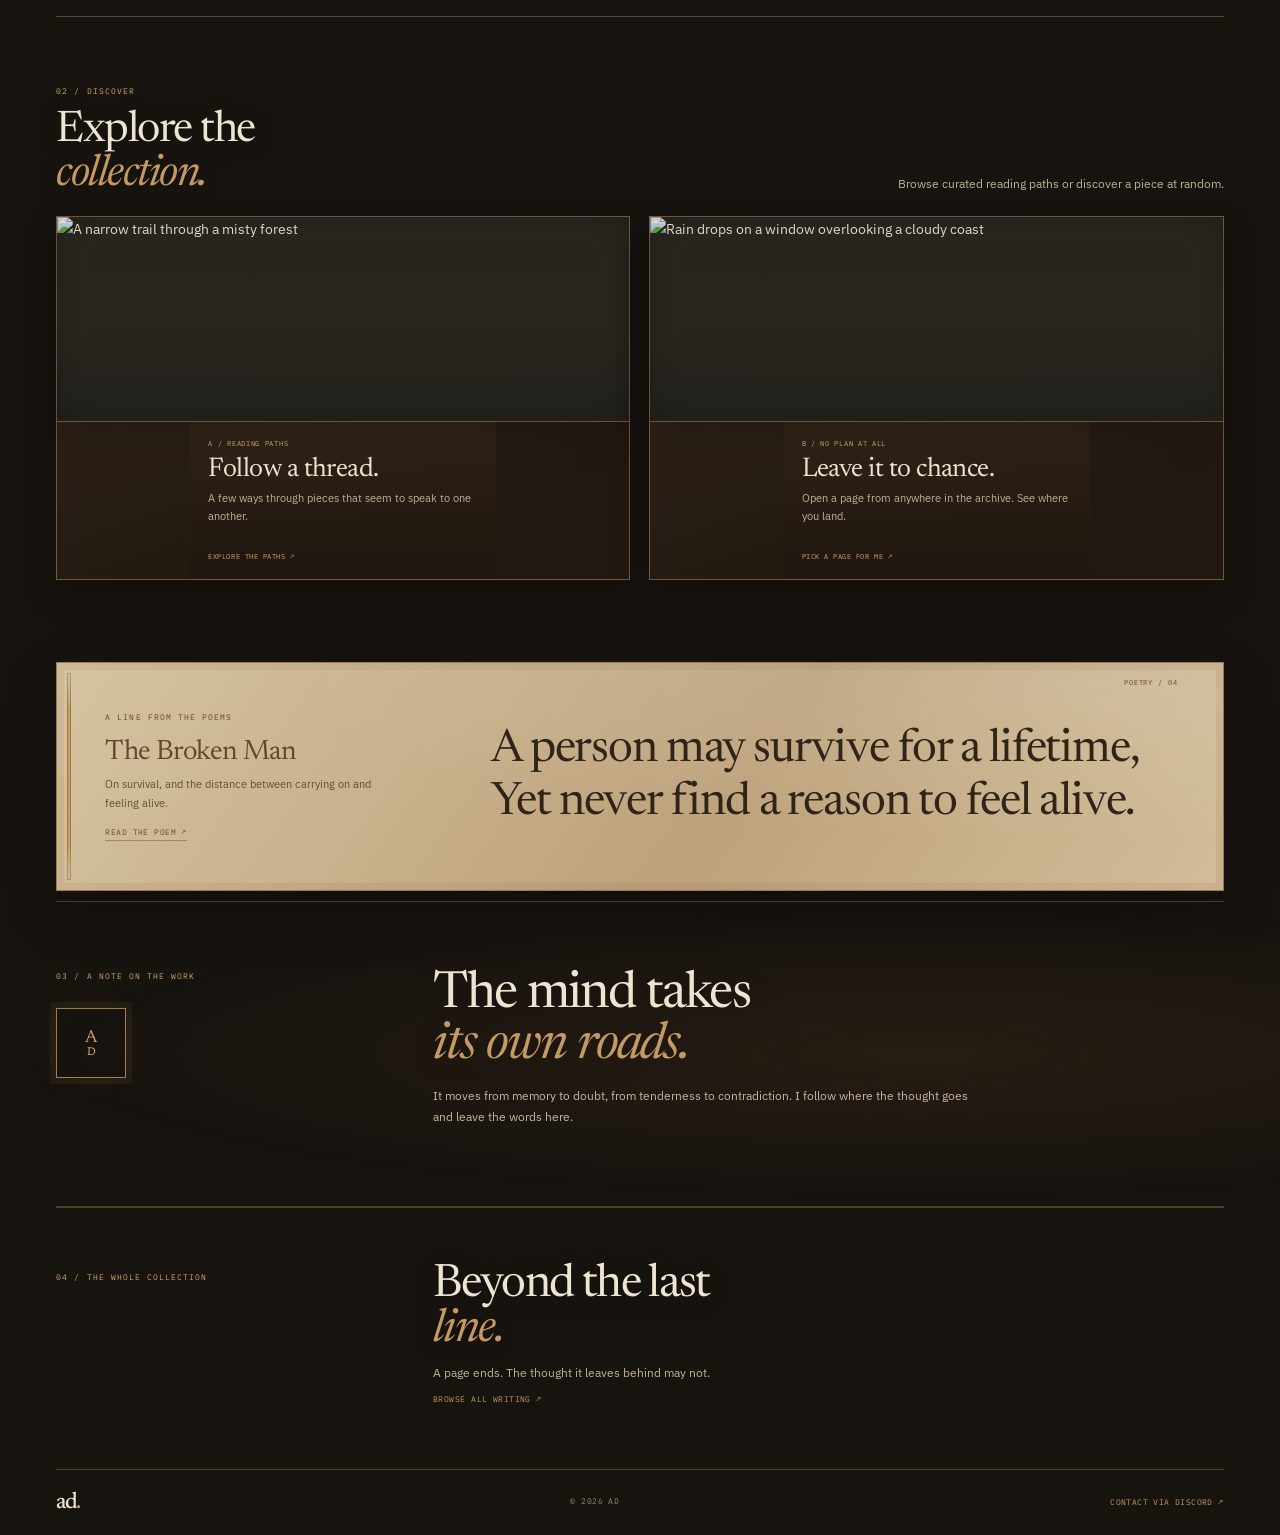
==== commit aa0d5bd0: "Refresh homepage stylesheet cache key" ====
--- a/index.html
+++ b/index.html
@@ -22,7 +22,7 @@
 <script type="application/ld+json">{"@context":"https://schema.org","@graph":[{"@type":"WebSite","name":"The Unquiet Archive","url":"https://aprashanna.com.np/","description":"Original poetry, fiction, and fragments by Ad."},{"@type":"Person","name":"Ad","url":"https://aprashanna.com.np/","sameAs":[]}]}</script>
 <title>The Unquiet Archive — Poetry, Fiction & Fragments</title>
 <link rel="preconnect" href="https://fonts.googleapis.com"><link rel="preconnect" href="https://fonts.gstatic.com" crossorigin><link href="https://fonts.googleapis.com/css2?family=IBM+Plex+Mono:wght@400;500&family=IBM+Plex+Sans:wght@400;500&family=Newsreader:ital,opsz,wght@0,6..72,400;0,6..72,500;1,6..72,400;1,6..72,500&display=swap" rel="stylesheet">
-<link rel="stylesheet" href="css/styles.css?v=20261125library01"><script src="js/main.js?v=20261115editorial" defer></script></head><body>
+<link rel="stylesheet" href="css/styles.css?v=20261125readingroom01"><script src="js/main.js?v=20261115editorial" defer></script></head><body>
 <!-- Google Tag Manager (noscript) -->
 <noscript><iframe src="https://www.googletagmanager.com/ns.html?id=GTM-NNZZZ7MR"
 height="0" width="0" style="display:none;visibility:hidden"></iframe></noscript>
--- a/css/styles.css
+++ b/css/styles.css
@@ -322,8 +322,6 @@
 }
 .discover-door p{position:relative;color:var(--muted);font-size:10px;line-height:1.65;margin:0;max-width:240px}
 .discover-door .door-foot{display:flex;justify-content:space-between;align-items:center;color:var(--faint);margin-top:18px}
-.rss-link{font:8px var(--mono);letter-spacing:.09em;color:var(--accent);white-space:nowrap}
-.rss-link:hover{color:var(--ink);text-decoration:underline;text-underline-offset:4px}
 @media(max-width:900px){
   .discover{grid-template-columns:1fr;gap:22px}
   .discover-intro p:last-child{max-width:520px}
@@ -546,7 +544,6 @@
   color:var(--accent);font:8px var(--mono);letter-spacing:.08em;
 }
 .discover-door:hover .door-action{color:var(--ink)}
-.rss-link{font:8px var(--mono);letter-spacing:.06em;color:var(--accent)}
 .intermission{background:none;border-block:1px solid var(--line)}
 .intermission-inner{
   grid-template-columns:36px minmax(0,1fr) auto;
@@ -684,7 +681,6 @@
 .door-copy p{max-width:270px;color:var(--muted);font:10px/1.6 var(--sans);margin:0}
 .door-action{margin-top:auto;padding-top:13px;color:var(--accent);font:7px var(--mono);letter-spacing:.075em}
 .discover-door:hover .door-action{color:var(--ink)}
-.rss-link{font:8px var(--mono);letter-spacing:.06em;color:var(--accent)}
 .intermission{background:#1c1b16}
 .intermission-inner{padding:25px 0}
 .intermission p{font-size:clamp(19px,2.2vw,25px)}
@@ -796,15 +792,6 @@
 .intermission .micro{font-size:8px;white-space:nowrap}
 .discover-list{grid-template-columns:repeat(2,minmax(0,1fr))}
 .discover-image-wrap{height:clamp(150px,15vw,205px)}
-.discover-rss{
-  margin:14px 0 0;
-  text-align:right;
-  color:var(--faint);
-  font:8px var(--mono);
-  letter-spacing:.04em;
-}
-.discover-rss a{color:var(--accent);text-underline-offset:3px}
-.discover-rss a:hover{color:var(--ink)}
 .hero-photo{border:0}
 .shelf-image-wrap,.discover-image-wrap{background:#28261f}
 @media(max-width:700px){
@@ -813,7 +800,6 @@
   .intermission .micro{white-space:normal}
   .discover-list{grid-template-columns:1fr}
   .discover-image-wrap{height:180px}
-  .discover-rss{text-align:left}
 }
 
 /* A quiet, tactile background: layered light and a very fine paper grain */
@@ -976,3 +962,310 @@
 @media(prefers-reduced-motion:reduce){
   .collection-card,.discover-door,.shelf-photo,.discover-image-wrap img{transition:none!important}
 }
+
+
+/* THE READING ROOM: a more tangible, dreamlike library atmosphere */
+:root{
+  --bg:#17130f;
+  --surface:#211a14;
+  --paper:#d8c8aa;
+  --ink:#eee4d2;
+  --muted:#b9aa91;
+  --faint:#8e7c63;
+  --line:#55432f;
+  --accent:#c49a62;
+  --accent-soft:#94734b;
+}
+html{background:#17130f}
+body{
+  background-color:#17130f;
+  background-image:
+    radial-gradient(ellipse 55% 34% at 50% 0%,rgba(179,128,69,.18),transparent 78%),
+    radial-gradient(ellipse 35% 40% at 0% 42%,rgba(102,69,39,.13),transparent 80%),
+    radial-gradient(ellipse 45% 38% at 100% 74%,rgba(115,79,44,.12),transparent 80%),
+    linear-gradient(180deg,#211910 0%,#19140f 35%,#15120e 100%);
+  background-attachment:fixed;
+}
+body:before{opacity:.085}
+.header{
+  height:78px;
+  border-bottom:1px solid rgba(183,142,87,.38);
+  box-shadow:0 8px 28px rgba(0,0,0,.13);
+}
+.brand{font-size:31px;color:#f0e4d0}
+nav a{color:#c0ad91}
+nav a:hover{color:#e0b77b}
+.micro{color:#d0a66d}
+.hero{padding-top:19px}
+.hero-grid{
+  grid-template-columns:minmax(0,.92fr) minmax(0,1.08fr);
+  gap:clamp(34px,5.4vw,78px);
+  padding:52px 0 50px;
+}
+.hero h1{
+  font-size:clamp(60px,6.1vw,84px);
+  line-height:.91;
+  letter-spacing:-.052em;
+  text-shadow:0 5px 34px rgba(0,0,0,.24);
+}
+.hero-deck{
+  color:#d5c5aa;
+  font-size:19px;
+  max-width:390px;
+}
+.hero-link{
+  margin-top:7px;
+  padding:12px 16px;
+  border:1px solid rgba(196,154,98,.58);
+  background:linear-gradient(135deg,rgba(111,77,42,.34),rgba(48,35,23,.16));
+  transition:background .2s,border-color .2s,transform .2s;
+}
+.hero-link:hover{
+  background:rgba(143,99,51,.32);
+  border-color:#d4aa70;
+  transform:translateY(-2px);
+}
+.hero-photo{
+  height:clamp(350px,38vw,500px);
+  border:1px solid rgba(193,151,96,.72);
+  outline:1px solid rgba(193,151,96,.18);
+  outline-offset:6px;
+  box-shadow:0 25px 65px rgba(0,0,0,.42),0 0 55px rgba(173,119,59,.12);
+}
+.hero-photo:before{
+  content:"";
+  position:absolute;
+  z-index:1;
+  inset:13px;
+  border:1px solid rgba(230,203,159,.34);
+  pointer-events:none;
+}
+.hero-photo:after{
+  background:
+    linear-gradient(180deg,rgba(34,23,13,.08),transparent 32%,rgba(20,14,9,.32)),
+    linear-gradient(90deg,rgba(27,18,10,.18),transparent 42%,rgba(27,18,10,.10));
+}
+.hero-photo img{
+  filter:sepia(.19) saturate(.82) brightness(.82) contrast(1.06);
+  transform:scale(1.015);
+}
+.topline,.bottomline{color:#9c886d}
+.bottomline{border-color:rgba(183,142,87,.32)}
+.statement{
+  position:relative;
+  padding:35px clamp(22px,4vw,54px) 38px;
+  margin-top:8px;
+  margin-bottom:12px;
+  border:1px solid #8b704c;
+  background:
+    linear-gradient(115deg,rgba(230,211,174,.98),rgba(198,174,137,.98) 54%,rgba(218,198,163,.98));
+  box-shadow:0 18px 44px rgba(0,0,0,.24),inset 0 0 0 6px rgba(89,65,39,.09);
+}
+.statement:before{
+  content:"";
+  position:absolute;
+  inset:9px;
+  border:1px solid rgba(93,67,39,.28);
+  pointer-events:none;
+}
+.statement .micro,.statement .byline{color:#765533}
+.statement-plain{
+  color:#30251a;
+  font-size:clamp(27px,3vw,39px);
+  line-height:1.16;
+}
+.archive{
+  padding-top:76px;
+  border-top:1px solid rgba(183,142,87,.42);
+}
+.section-head{margin-bottom:31px}
+.section-head h2,.discover-heading h2,.about h2,.closing h2{
+  text-shadow:0 4px 26px rgba(0,0,0,.25);
+}
+.aside{color:#c0b197}
+.collection-grid{gap:19px}
+.collection-card{
+  position:relative;
+  background:linear-gradient(160deg,#34271b 0%,#211911 72%)!important;
+  border:1px solid #806344;
+  box-shadow:0 14px 34px rgba(0,0,0,.28)!important;
+}
+.collection-card:before{
+  display:block;
+  z-index:2;
+  inset:8px;
+  border:1px solid rgba(226,193,145,.28);
+}
+.collection-card:hover{
+  border-color:#d0a56d;
+  box-shadow:0 19px 42px rgba(0,0,0,.38),0 0 26px rgba(183,130,67,.10)!important;
+}
+.shelf-image-wrap{
+  height:clamp(155px,15vw,205px);
+  border-bottom:1px solid rgba(199,157,100,.42);
+}
+.shelf-photo{
+  filter:sepia(.23) saturate(.83) brightness(.78) contrast(1.04);
+  transition:transform .7s cubic-bezier(.2,.7,.2,1),filter .5s;
+}
+.collection-card:hover .shelf-photo{
+  transform:scale(1.055);
+  filter:sepia(.12) saturate(.96) brightness(.91) contrast(1.03);
+}
+.collection-card .shelf-copy{
+  min-height:153px;
+  padding:19px 18px 17px;
+  background:linear-gradient(180deg,rgba(61,44,28,.48),rgba(30,22,15,.94));
+}
+.collection-card .num{color:#d6ad75}
+.collection-card h3{font-size:30px;color:#f0e3ce}
+.collection-card p{color:#c1b097;font-size:11px}
+.collection-card .card-foot{color:#d2a66b}
+.shelf-note{color:#a18c70;margin-top:19px}
+.discover{
+  padding:68px 0 72px;
+  border-top:1px solid rgba(183,142,87,.4);
+}
+.discover-heading p:last-child{color:#c0b197}
+.discover-list{gap:19px}
+.discover-door{
+  border:1px solid #76583a;
+  background:linear-gradient(160deg,#34271b,#211911 75%);
+  box-shadow:0 14px 32px rgba(0,0,0,.26)!important;
+}
+.discover-door:hover{
+  border-color:#c69b64;
+  box-shadow:0 19px 40px rgba(0,0,0,.36),0 0 24px rgba(183,130,67,.09)!important;
+}
+.discover-image-wrap{
+  height:clamp(165px,16vw,218px);
+  border-bottom:1px solid rgba(199,157,100,.4);
+}
+.discover-image-wrap img{
+  filter:sepia(.18) saturate(.84) brightness(.78) contrast(1.04);
+  transition:transform .7s cubic-bezier(.2,.7,.2,1),filter .5s;
+}
+.discover-door:hover .discover-image-wrap img{
+  filter:sepia(.1) saturate(.96) brightness(.9);
+  transform:scale(1.05);
+}
+.door-copy{
+  min-height:157px;
+  padding:17px 18px 18px;
+  background:linear-gradient(180deg,rgba(61,44,28,.42),rgba(30,22,15,.92));
+}
+.door-number{color:#d6ad75}
+.door-copy h3{font-size:27px;color:#f0e3ce}
+.door-copy p{color:#c1b097;font-size:11px}
+.door-action{color:#d2a66b}
+.poem-feature{
+  margin-top:10px;
+  margin-bottom:10px;
+  padding:clamp(28px,4vw,48px);
+  border:1px solid #9a7a52;
+  background:
+    radial-gradient(ellipse at 90% 10%,rgba(255,255,255,.14),transparent 55%),
+    linear-gradient(125deg,#d6c3a0,#bda27b 58%,#d2bd98);
+  box-shadow:0 20px 50px rgba(0,0,0,.28),inset 0 0 0 7px rgba(91,66,40,.08);
+}
+.poem-feature:before{
+  content:"";
+  position:absolute;
+  inset:10px;
+  border:1px solid rgba(84,61,37,.3);
+  pointer-events:none;
+}
+.poem-feature .micro,.poem-feature-meta h2,.poem-feature-meta p,
+.poem-feature-meta .text-link,.poem-feature-index{color:#62482d}
+.poem-feature-quote{
+  color:#302419;
+  font-size:clamp(29px,3.6vw,46px);
+  line-height:1.14;
+}
+.poem-feature-meta h2{font-size:28px}
+.poem-feature-meta p:not(.micro){color:#634e37}
+.poem-feature-meta .text-link{border-bottom:1px solid rgba(98,72,45,.45)}
+.about{
+  position:relative;
+  padding:68px 0;
+  border-top:1px solid rgba(183,142,87,.34);
+  border-bottom:1px solid rgba(183,142,87,.34);
+}
+.about:before{
+  content:"";
+  position:absolute;
+  z-index:-1;
+  inset:0 calc(var(--g) * -1);
+  background:radial-gradient(ellipse at 72% 50%,rgba(121,83,45,.16),transparent 68%);
+  pointer-events:none;
+}
+.seal{
+  width:70px;height:70px;
+  border-color:#a17c4f;
+  color:#d1a66e;
+  box-shadow:0 0 0 6px rgba(161,124,79,.08),0 0 32px rgba(161,124,79,.08);
+}
+.about-right p{color:#c6b79e}
+.closing{
+  padding:55px 0 60px;
+  border-color:rgba(183,142,87,.38);
+}
+.closing-content p{color:#c0b197}
+.footer{
+  border-color:rgba(183,142,87,.38);
+  color:#a18c70;
+}
+@media(max-width:900px){
+  .hero-grid{padding:45px 0 42px;gap:30px}
+  .hero h1{font-size:clamp(52px,6.4vw,70px)}
+  .hero-photo{height:340px}
+  .collection-grid,.discover-list{gap:12px}
+  .collection-card .shelf-copy,.door-copy{padding:14px}
+}
+@media(max-width:700px){
+  .header{height:70px}
+  .hero-grid{padding:36px 0 30px;gap:25px}
+  .hero h1{font-size:clamp(48px,10.5vw,62px)}
+  .hero-deck{font-size:17px}
+  .hero-photo{
+    height:clamp(230px,66vw,340px);
+    outline-offset:4px;
+  }
+  .hero-photo:before{inset:9px}
+  .statement{
+    padding:28px 22px 30px;
+    margin-top:5px;
+    margin-bottom:6px;
+  }
+  .statement-plain{font-size:27px}
+  .archive{padding-top:49px}
+  .collection-grid{grid-template-columns:1fr;gap:13px}
+  .collection-card{display:grid;grid-template-columns:42% minmax(0,1fr);min-height:160px}
+  .shelf-image-wrap{height:100%;min-height:160px}
+  .collection-card .shelf-copy{min-height:0;padding:14px 13px;justify-content:center}
+  .collection-card h3{font-size:24px}
+  .collection-card p{font-size:10px}
+  .collection-card .card-foot{margin-top:10px}
+  .discover{padding:48px 0 52px}
+  .discover-list{grid-template-columns:1fr;gap:13px}
+  .discover-door{display:grid;grid-template-columns:40% minmax(0,1fr);min-height:148px}
+  .discover-image-wrap{height:100%;min-height:148px}
+  .door-copy{min-height:0;padding:13px}
+  .door-copy h3{font-size:23px}
+  .door-copy p{font-size:10px}
+  .poem-feature{padding:29px 23px 31px}
+  .poem-feature:before{inset:8px}
+  .poem-feature-quote{font-size:29px}
+  .about{padding:46px 0}
+}
+@media(max-width:420px){
+  .collection-card{grid-template-columns:38% minmax(0,1fr)}
+  .collection-card .shelf-copy{padding:11px}
+  .collection-card h3{font-size:22px}
+  .discover-door{grid-template-columns:37% minmax(0,1fr)}
+  .door-copy{padding:10px}
+  .door-copy h3{font-size:21px}
+}
+@media(prefers-reduced-motion:reduce){
+  .hero-link,.shelf-photo,.discover-image-wrap img{transition:none!important}
+}
